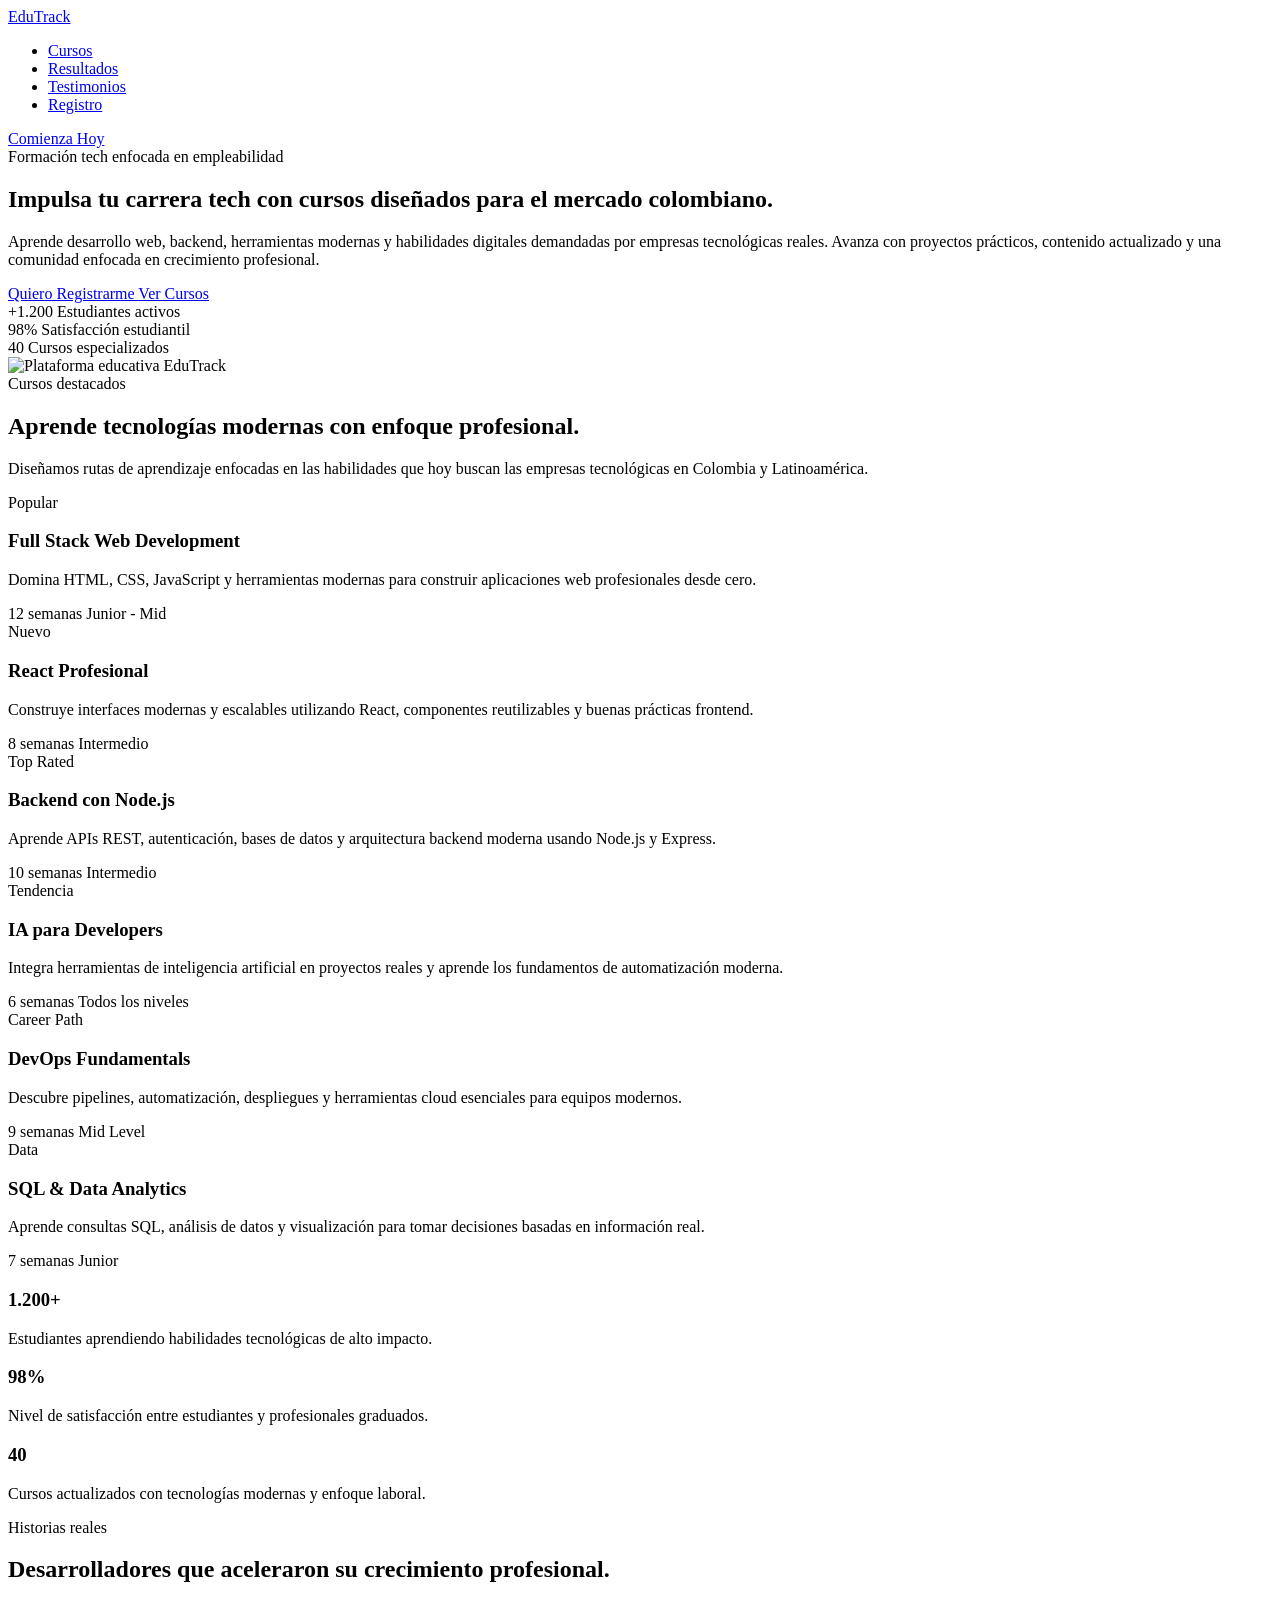
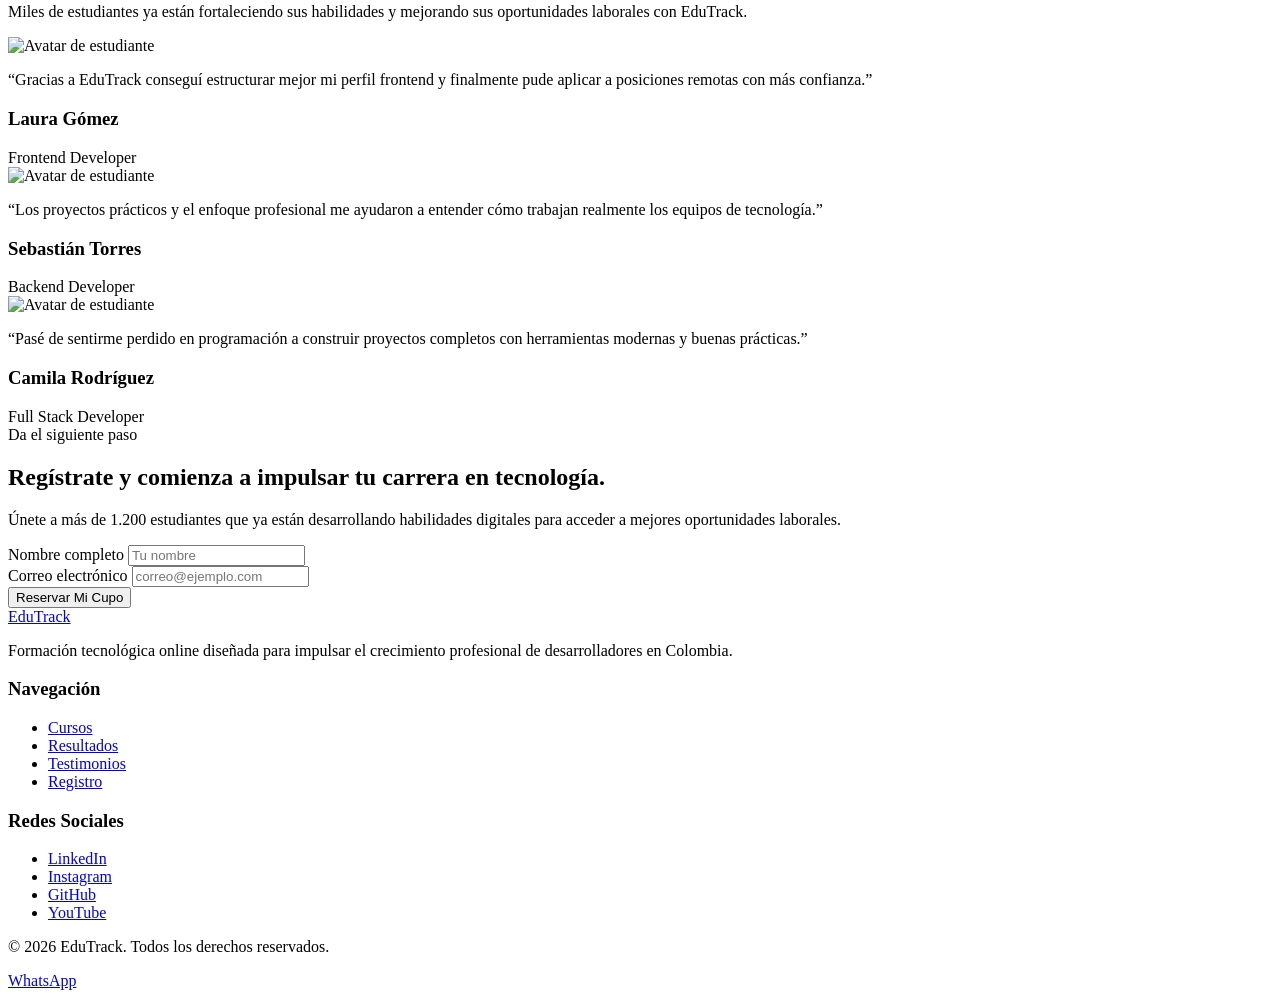
==== index.html @ 49020257 "feat: :art: Se agrega código al index.html Se agrega el código al index.html" ====
<!DOCTYPE html>
<html lang="es">
<head>
    <meta charset="UTF-8">
    <meta name="viewport" content="width=device-width, initial-scale=1.0">
    <title>EduTrack | Cursos de Tecnología Online para Impulsar tu Carrera</title>

    <meta
        name="description"
        content="Impulsa tu carrera tech con cursos online diseñados para el mercado profesional colombiano. Aprende desarrollo web, backend, IA y más con EduTrack."
    >

    <link rel="preconnect" href="https://fonts.googleapis.com">
    <link rel="preconnect" href="https://fonts.gstatic.com" crossorigin>

    <link
        href="https://fonts.googleapis.com/css2?family=Inter:wght@400;500;600;700&family=Space+Grotesk:wght@500;600;700&display=swap"
        rel="stylesheet"
    >

    <link rel="stylesheet" href="styles.css">
</head>

<body>

    <header class="site-header">
        <nav class="navbar">
            <div class="container navbar-container">

                <a href="#hero" class="logo">
                    EduTrack
                </a>

                <ul class="nav-menu">
                    <li class="nav-item">
                        <a href="#courses" class="nav-link">Cursos</a>
                    </li>

                    <li class="nav-item">
                        <a href="#stats" class="nav-link">Resultados</a>
                    </li>

                    <li class="nav-item">
                        <a href="#testimonials" class="nav-link">Testimonios</a>
                    </li>

                    <li class="nav-item">
                        <a href="#register" class="nav-link">Registro</a>
                    </li>
                </ul>

                <a href="#register" class="btn-primary nav-cta">
                    Comienza Hoy
                </a>

            </div>
        </nav>
    </header>

    <main>

        <!-- HERO SECTION -->
        <section id="hero" class="hero-section">
            <div class="container hero-container">

                <div class="hero-content">

                    <span class="hero-badge">
                        Formación tech enfocada en empleabilidad
                    </span>

                    <h1 class="hero-title">
                        Impulsa tu carrera tech con cursos diseñados para el mercado colombiano.
                    </h1>

                    <p class="hero-description">
                        Aprende desarrollo web, backend, herramientas modernas y habilidades digitales
                        demandadas por empresas tecnológicas reales. Avanza con proyectos prácticos,
                        contenido actualizado y una comunidad enfocada en crecimiento profesional.
                    </p>

                    <div class="hero-actions">
                        <a href="#register" class="btn-primary">
                            Quiero Registrarme
                        </a>

                        <a href="#courses" class="btn-secondary">
                            Ver Cursos
                        </a>
                    </div>

                    <div class="hero-features">

                        <div class="hero-feature-item">
                            <span class="feature-highlight">+1.200</span>
                            <span class="feature-text">Estudiantes activos</span>
                        </div>

                        <div class="hero-feature-item">
                            <span class="feature-highlight">98%</span>
                            <span class="feature-text">Satisfacción estudiantil</span>
                        </div>

                        <div class="hero-feature-item">
                            <span class="feature-highlight">40</span>
                            <span class="feature-text">Cursos especializados</span>
                        </div>

                    </div>

                </div>

                <div class="hero-visual">

                    <img
                        src="https://placehold.co/600x500"
                        alt="Plataforma educativa EduTrack"
                        class="hero-image"
                    >

                </div>

            </div>
        </section>

        <!-- COURSES SECTION -->
        <section id="courses" class="courses-section">
            <div class="container">

                <div class="section-header">

                    <span class="section-label">
                        Cursos destacados
                    </span>

                    <h2 class="section-title">
                        Aprende tecnologías modernas con enfoque profesional.
                    </h2>

                    <p class="section-description">
                        Diseñamos rutas de aprendizaje enfocadas en las habilidades
                        que hoy buscan las empresas tecnológicas en Colombia y Latinoamérica.
                    </p>

                </div>

                <div class="courses-grid">

                    <article class="course-card">

                        <span class="course-badge">
                            Popular
                        </span>

                        <h3 class="course-title">
                            Full Stack Web Development
                        </h3>

                        <p class="course-description">
                            Domina HTML, CSS, JavaScript y herramientas modernas para construir
                            aplicaciones web profesionales desde cero.
                        </p>

                        <div class="course-meta">
                            <span class="course-duration">
                                12 semanas
                            </span>

                            <span class="course-level">
                                Junior - Mid
                            </span>
                        </div>

                    </article>

                    <article class="course-card">

                        <span class="course-badge">
                            Nuevo
                        </span>

                        <h3 class="course-title">
                            React Profesional
                        </h3>

                        <p class="course-description">
                            Construye interfaces modernas y escalables utilizando React,
                            componentes reutilizables y buenas prácticas frontend.
                        </p>

                        <div class="course-meta">
                            <span class="course-duration">
                                8 semanas
                            </span>

                            <span class="course-level">
                                Intermedio
                            </span>
                        </div>

                    </article>

                    <article class="course-card">

                        <span class="course-badge">
                            Top Rated
                        </span>

                        <h3 class="course-title">
                            Backend con Node.js
                        </h3>

                        <p class="course-description">
                            Aprende APIs REST, autenticación, bases de datos y arquitectura backend
                            moderna usando Node.js y Express.
                        </p>

                        <div class="course-meta">
                            <span class="course-duration">
                                10 semanas
                            </span>

                            <span class="course-level">
                                Intermedio
                            </span>
                        </div>

                    </article>

                    <article class="course-card">

                        <span class="course-badge">
                            Tendencia
                        </span>

                        <h3 class="course-title">
                            IA para Developers
                        </h3>

                        <p class="course-description">
                            Integra herramientas de inteligencia artificial en proyectos reales y
                            aprende los fundamentos de automatización moderna.
                        </p>

                        <div class="course-meta">
                            <span class="course-duration">
                                6 semanas
                            </span>

                            <span class="course-level">
                                Todos los niveles
                            </span>
                        </div>

                    </article>

                    <article class="course-card">

                        <span class="course-badge">
                            Career Path
                        </span>

                        <h3 class="course-title">
                            DevOps Fundamentals
                        </h3>

                        <p class="course-description">
                            Descubre pipelines, automatización, despliegues y herramientas cloud
                            esenciales para equipos modernos.
                        </p>

                        <div class="course-meta">
                            <span class="course-duration">
                                9 semanas
                            </span>

                            <span class="course-level">
                                Mid Level
                            </span>
                        </div>

                    </article>

                    <article class="course-card">

                        <span class="course-badge">
                            Data
                        </span>

                        <h3 class="course-title">
                            SQL & Data Analytics
                        </h3>

                        <p class="course-description">
                            Aprende consultas SQL, análisis de datos y visualización para tomar
                            decisiones basadas en información real.
                        </p>

                        <div class="course-meta">
                            <span class="course-duration">
                                7 semanas
                            </span>

                            <span class="course-level">
                                Junior
                            </span>
                        </div>

                    </article>

                </div>

            </div>
        </section>

        <!-- STATS SECTION -->
        <section id="stats" class="stats-section">
            <div class="container">

                <div class="stats-grid">

                    <article class="stat-card">
                        <h3 class="stat-number">
                            1.200+
                        </h3>

                        <p class="stat-text">
                            Estudiantes aprendiendo habilidades tecnológicas de alto impacto.
                        </p>
                    </article>

                    <article class="stat-card">
                        <h3 class="stat-number">
                            98%
                        </h3>

                        <p class="stat-text">
                            Nivel de satisfacción entre estudiantes y profesionales graduados.
                        </p>
                    </article>

                    <article class="stat-card">
                        <h3 class="stat-number">
                            40
                        </h3>

                        <p class="stat-text">
                            Cursos actualizados con tecnologías modernas y enfoque laboral.
                        </p>
                    </article>

                </div>

            </div>
        </section>

        <!-- TESTIMONIALS SECTION -->
        <section id="testimonials" class="testimonials-section">
            <div class="container">

                <div class="section-header">

                    <span class="section-label">
                        Historias reales
                    </span>

                    <h2 class="section-title">
                        Desarrolladores que aceleraron su crecimiento profesional.
                    </h2>

                    <p class="section-description">
                        Miles de estudiantes ya están fortaleciendo sus habilidades y
                        mejorando sus oportunidades laborales con EduTrack.
                    </p>

                </div>

                <div class="testimonials-grid">

                    <article class="testimonial-card">

                        <img
                            src="https://placehold.co/100x100"
                            alt="Avatar de estudiante"
                            class="testimonial-avatar"
                        >

                        <p class="testimonial-text">
                            “Gracias a EduTrack conseguí estructurar mejor mi perfil frontend
                            y finalmente pude aplicar a posiciones remotas con más confianza.”
                        </p>

                        <div class="testimonial-author">
                            <h3 class="author-name">
                                Laura Gómez
                            </h3>

                            <span class="author-role">
                                Frontend Developer
                            </span>
                        </div>

                    </article>

                    <article class="testimonial-card">

                        <img
                            src="https://placehold.co/100x100"
                            alt="Avatar de estudiante"
                            class="testimonial-avatar"
                        >

                        <p class="testimonial-text">
                            “Los proyectos prácticos y el enfoque profesional me ayudaron a
                            entender cómo trabajan realmente los equipos de tecnología.”
                        </p>

                        <div class="testimonial-author">
                            <h3 class="author-name">
                                Sebastián Torres
                            </h3>

                            <span class="author-role">
                                Backend Developer
                            </span>
                        </div>

                    </article>

                    <article class="testimonial-card">

                        <img
                            src="https://placehold.co/100x100"
                            alt="Avatar de estudiante"
                            class="testimonial-avatar"
                        >

                        <p class="testimonial-text">
                            “Pasé de sentirme perdido en programación a construir proyectos
                            completos con herramientas modernas y buenas prácticas.”
                        </p>

                        <div class="testimonial-author">
                            <h3 class="author-name">
                                Camila Rodríguez
                            </h3>

                            <span class="author-role">
                                Full Stack Developer
                            </span>
                        </div>

                    </article>

                </div>

            </div>
        </section>

        <!-- REGISTER SECTION -->
        <section id="register" class="register-section">
            <div class="container register-container">

                <div class="register-content">

                    <span class="section-label">
                        Da el siguiente paso
                    </span>

                    <h2 class="section-title">
                        Regístrate y comienza a impulsar tu carrera en tecnología.
                    </h2>

                    <p class="register-description">
                        Únete a más de 1.200 estudiantes que ya están desarrollando
                        habilidades digitales para acceder a mejores oportunidades laborales.
                    </p>

                </div>

                <form class="register-form">

                    <div class="form-group">
                        <label for="name" class="form-label">
                            Nombre completo
                        </label>

                        <input
                            type="text"
                            id="name"
                            name="name"
                            class="form-input"
                            placeholder="Tu nombre"
                            required
                        >
                    </div>

                    <div class="form-group">
                        <label for="email" class="form-label">
                            Correo electrónico
                        </label>

                        <input
                            type="email"
                            id="email"
                            name="email"
                            class="form-input"
                            placeholder="correo@ejemplo.com"
                            required
                        >
                    </div>

                    <button type="submit" class="btn-primary form-button">
                        Reservar Mi Cupo
                    </button>

                </form>

            </div>
        </section>

    </main>

    <!-- FOOTER -->
    <footer class="site-footer">
        <div class="container footer-container">

            <div class="footer-brand">

                <a href="#hero" class="footer-logo">
                    EduTrack
                </a>

                <p class="footer-description">
                    Formación tecnológica online diseñada para impulsar el crecimiento
                    profesional de desarrolladores en Colombia.
                </p>

            </div>

            <div class="footer-links">

                <h3 class="footer-title">
                    Navegación
                </h3>

                <ul class="footer-menu">

                    <li>
                        <a href="#courses" class="footer-link">
                            Cursos
                        </a>
                    </li>

                    <li>
                        <a href="#stats" class="footer-link">
                            Resultados
                        </a>
                    </li>

                    <li>
                        <a href="#testimonials" class="footer-link">
                            Testimonios
                        </a>
                    </li>

                    <li>
                        <a href="#register" class="footer-link">
                            Registro
                        </a>
                    </li>

                </ul>

            </div>

            <div class="footer-social">

                <h3 class="footer-title">
                    Redes Sociales
                </h3>

                <ul class="social-links">

                    <li>
                        <a href="#" class="social-link">
                            LinkedIn
                        </a>
                    </li>

                    <li>
                        <a href="#" class="social-link">
                            Instagram
                        </a>
                    </li>

                    <li>
                        <a href="#" class="social-link">
                            GitHub
                        </a>
                    </li>

                    <li>
                        <a href="#" class="social-link">
                            YouTube
                        </a>
                    </li>

                </ul>

            </div>

        </div>

        <div class="footer-bottom">
            <p class="footer-copy">
                © 2026 EduTrack. Todos los derechos reservados.
            </p>
        </div>
    </footer>

    <!-- WHATSAPP FLOAT BUTTON -->
    <a
        href="https://wa.me/573001234567"
        class="whatsapp-float"
        target="_blank"
        rel="noopener noreferrer"
        aria-label="Contactar por WhatsApp"
    >
        WhatsApp
    </a>

</body>
</html>
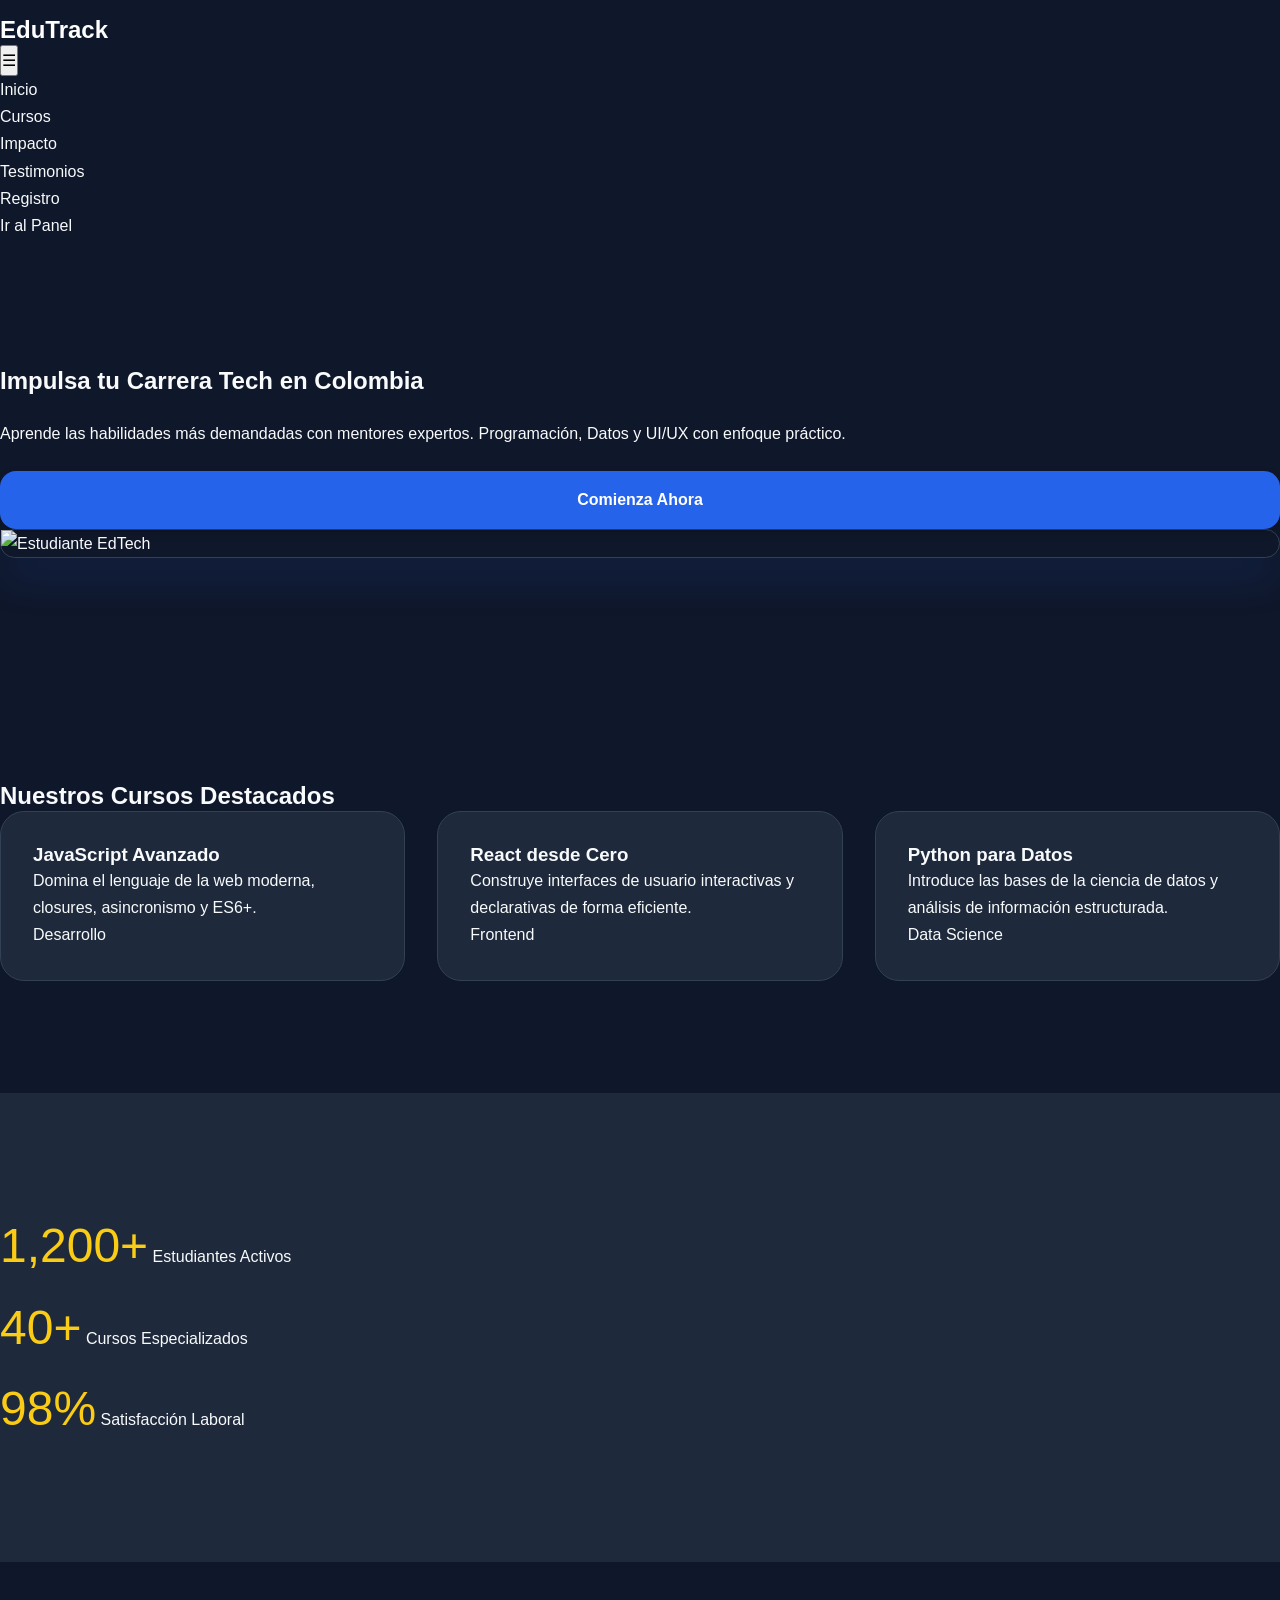
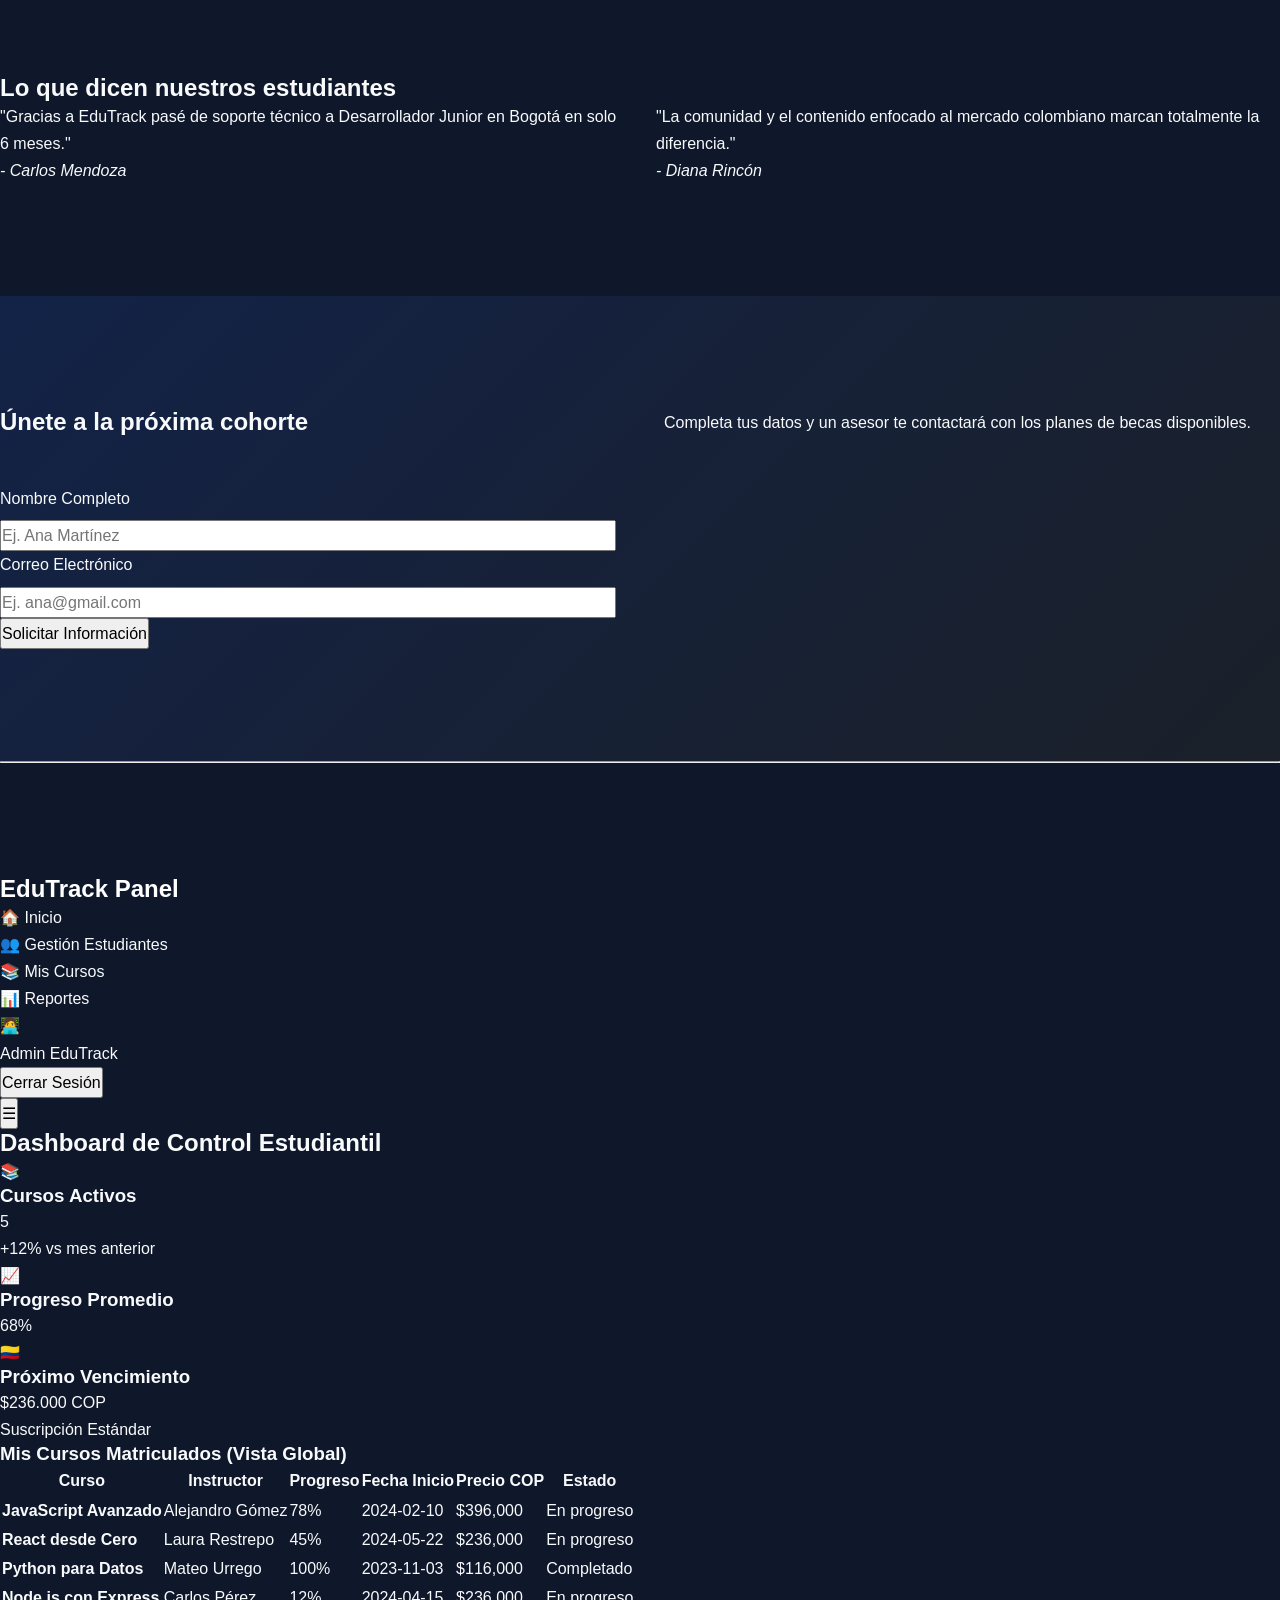
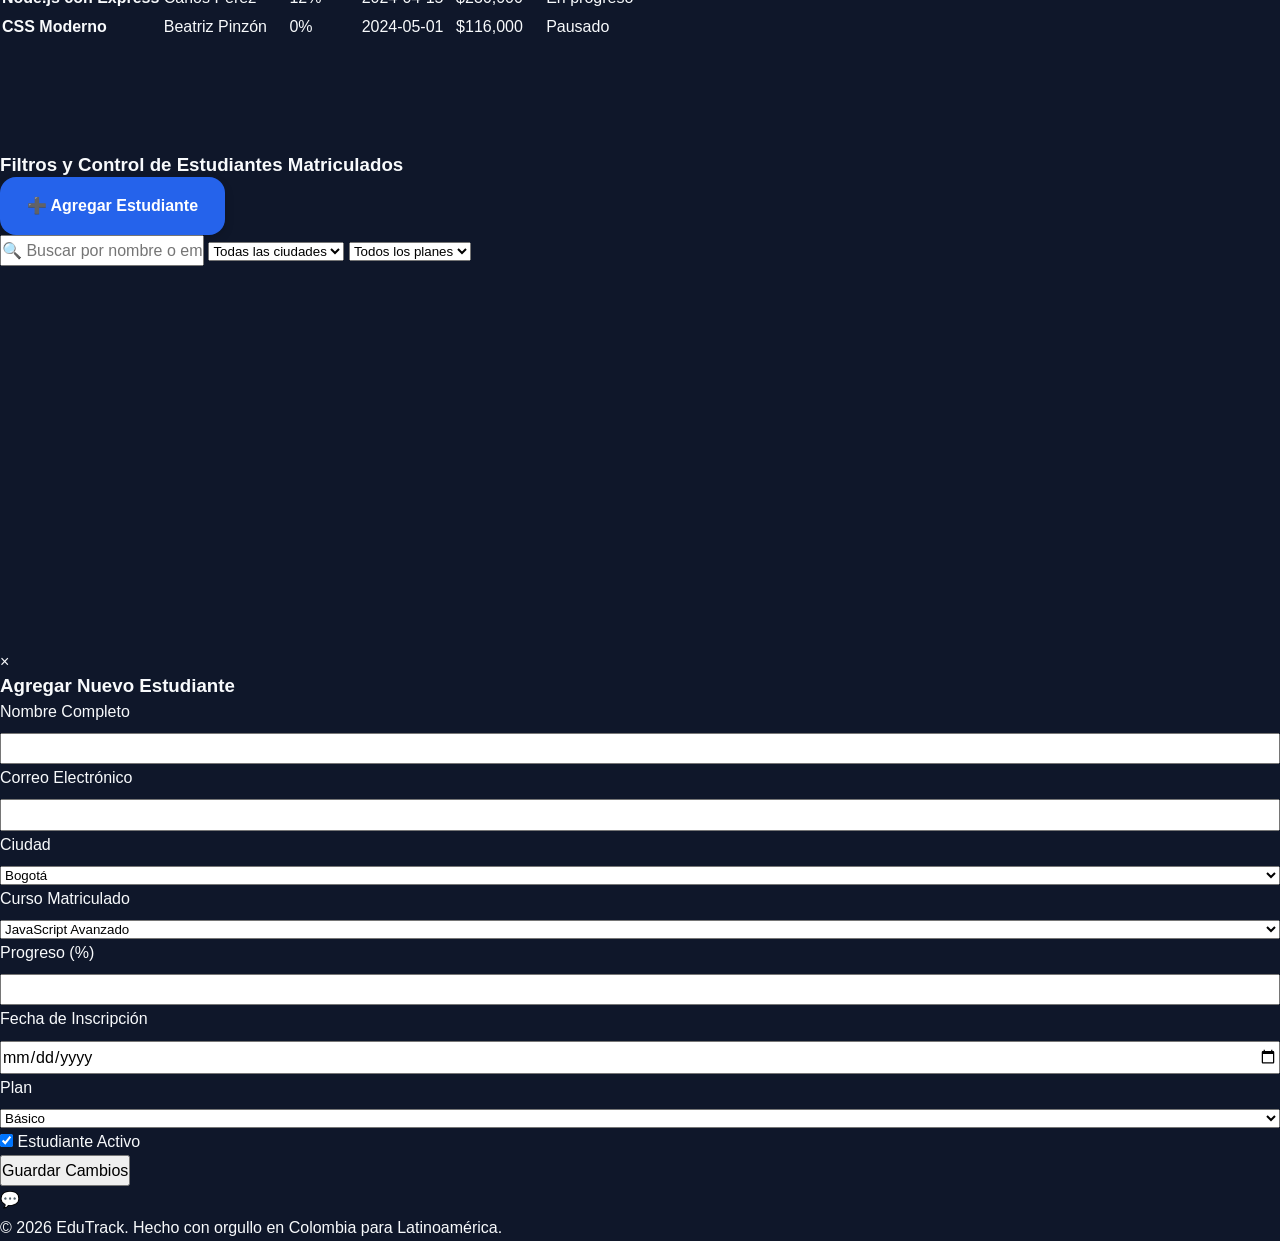
==== commit e5c95478: "perf: :art: Se modifica el contenido del index.html Se modifica el contenido del index.html" ====
--- a/index.html
+++ b/index.html
@@ -3,632 +3,343 @@
 <head>
     <meta charset="UTF-8">
     <meta name="viewport" content="width=device-width, initial-scale=1.0">
-    <title>EduTrack | Cursos de Tecnología Online para Impulsar tu Carrera</title>
-
-    <meta
-        name="description"
-        content="Impulsa tu carrera tech con cursos online diseñados para el mercado profesional colombiano. Aprende desarrollo web, backend, IA y más con EduTrack."
-    >
-
+    <title>EduTrack - Cursos de Tecnología en Colombia</title>
     <link rel="preconnect" href="https://fonts.googleapis.com">
     <link rel="preconnect" href="https://fonts.gstatic.com" crossorigin>
-
-    <link
-        href="https://fonts.googleapis.com/css2?family=Inter:wght@400;500;600;700&family=Space+Grotesk:wght@500;600;700&display=swap"
-        rel="stylesheet"
-    >
-
+    <link href="https://fonts.googleapis.com/css2?family=Montserrat:wght@400;600;700&family=Open+Sans:wght@400;600&display=swap" rel="stylesheet">
+    <script src="https://cdn.jsdelivr.net/npm/chart.js"></script>
     <link rel="stylesheet" href="styles.css">
 </head>
-
 <body>
 
-    <header class="site-header">
+    <header class="main-header">
         <nav class="navbar">
-            <div class="container navbar-container">
-
-                <a href="#hero" class="logo">
-                    EduTrack
-                </a>
-
-                <ul class="nav-menu">
-                    <li class="nav-item">
-                        <a href="#courses" class="nav-link">Cursos</a>
-                    </li>
-
-                    <li class="nav-item">
-                        <a href="#stats" class="nav-link">Resultados</a>
-                    </li>
-
-                    <li class="nav-item">
-                        <a href="#testimonials" class="nav-link">Testimonios</a>
-                    </li>
-
-                    <li class="nav-item">
-                        <a href="#register" class="nav-link">Registro</a>
-                    </li>
-                </ul>
-
-                <a href="#register" class="btn-primary nav-cta">
-                    Comienza Hoy
-                </a>
-
-            </div>
+            <div class="logo">Edu<span>Track</span></div>
+            <button class="menu-toggle" id="mobile-menu-btn" aria-label="Abrir menú">☰</button>
+            <ul class="nav-links" id="nav-links">
+                <li><a href="#hero">Inicio</a></li>
+                <li><a href="#courses">Cursos</a></li>
+                <li><a href="#stats">Impacto</a></li>
+                <li><a href="#testimonials">Testimonios</a></li>
+                <li><a href="#register">Registro</a></li>
+                <li><a href="#dashboard-section" class="btn-nav">Ir al Panel</a></li>
+            </ul>
         </nav>
     </header>
 
     <main>
-
-        <!-- HERO SECTION -->
         <section id="hero" class="hero-section">
-            <div class="container hero-container">
-
-                <div class="hero-content">
-
-                    <span class="hero-badge">
-                        Formación tech enfocada en empleabilidad
-                    </span>
-
-                    <h1 class="hero-title">
-                        Impulsa tu carrera tech con cursos diseñados para el mercado colombiano.
-                    </h1>
-
-                    <p class="hero-description">
-                        Aprende desarrollo web, backend, herramientas modernas y habilidades digitales
-                        demandadas por empresas tecnológicas reales. Avanza con proyectos prácticos,
-                        contenido actualizado y una comunidad enfocada en crecimiento profesional.
-                    </p>
-
-                    <div class="hero-actions">
-                        <a href="#register" class="btn-primary">
-                            Quiero Registrarme
-                        </a>
-
-                        <a href="#courses" class="btn-secondary">
-                            Ver Cursos
-                        </a>
-                    </div>
-
-                    <div class="hero-features">
-
-                        <div class="hero-feature-item">
-                            <span class="feature-highlight">+1.200</span>
-                            <span class="feature-text">Estudiantes activos</span>
+            <div class="hero-content">
+                <h1>Impulsa tu Carrera Tech en Colombia</h1>
+                <p>Aprende las habilidades más demandadas con mentores expertos. Programación, Datos y UI/UX con enfoque práctico.</p>
+                <a href="#register" class="btn-primary">Comienza Ahora</a>
+            </div>
+            <div class="hero-image">
+                <img src="https://images.unsplash.com/photo-1516321318423-f06f85e504b3?q=80&w=600" alt="Estudiante EdTech">
+            </div>
+        </section>
+
+        <section id="courses" class="courses-section">
+            <h2>Nuestros Cursos Destacados</h2>
+            <div class="courses-grid">
+                <div class="course-card">
+                    <h3>JavaScript Avanzado</h3>
+                    <p>Domina el lenguaje de la web moderna, closures, asincronismo y ES6+.</p>
+                    <span class="badge badge-tech">Desarrollo</span>
+                </div>
+                <div class="course-card">
+                    <h3>React desde Cero</h3>
+                    <p>Construye interfaces de usuario interactivas y declarativas de forma eficiente.</p>
+                    <span class="badge badge-tech">Frontend</span>
+                </div>
+                <div class="course-card">
+                    <h3>Python para Datos</h3>
+                    <p>Introduce las bases de la ciencia de datos y análisis de información estructurada.</p>
+                    <span class="badge badge-tech">Data Science</span>
+                </div>
+            </div>
+        </section>
+
+        <section id="stats" class="stats-section">
+            <div class="stat-item">
+                <span class="stat-number">1,200+</span>
+                <span class="stat-label">Estudiantes Activos</span>
+            </div>
+            <div class="stat-item">
+                <span class="stat-number">40+</span>
+                <span class="stat-label">Cursos Especializados</span>
+            </div>
+            <div class="stat-item">
+                <span class="stat-number">98%</span>
+                <span class="stat-label">Satisfacción Laboral</span>
+            </div>
+        </section>
+
+        <section id="testimonials" class="testimonials-section">
+            <h2>Lo que dicen nuestros estudiantes</h2>
+            <div class="testimonials-grid">
+                <blockquote>
+                    <p>"Gracias a EduTrack pasé de soporte técnico a Desarrollador Junior en Bogotá en solo 6 meses."</p>
+                    <cite>- Carlos Mendoza</cite>
+                </blockquote>
+                <blockquote>
+                    <p>"La comunidad y el contenido enfocado al mercado colombiano marcan totalmente la diferencia."</p>
+                    <cite>- Diana Rincón</cite>
+                </blockquote>
+            </div>
+        </section>
+
+        <section id="register" class="register-section">
+            <div class="register-container">
+                <h2>Únete a la próxima cohorte</h2>
+                <p>Completa tus datos y un asesor te contactará con los planes de becas disponibles.</p>
+                <form id="landing-form" onsubmit="event.preventDefault(); alert('¡Pre-registro exitoso!');">
+                    <div class="form-group">
+                        <label for="land-name">Nombre Completo</label>
+                        <input type="text" id="land-name" required placeholder="Ej. Ana Martínez">
+                    </div>
+                    <div class="form-group">
+                        <label for="land-email">Correo Electrónico</label>
+                        <input type="email" id="land-email" required placeholder="Ej. ana@gmail.com">
+                    </div>
+                    <button type="submit" class="btn-submit">Solicitar Información</button>
+                </form>
+            </div>
+        </section>
+
+        <hr class="section-divider">
+
+        <section id="dashboard-section" class="dashboard-wrapper">
+            <aside class="sidebar" id="sidebar">
+                <div class="sidebar-header">
+                    <div class="logo">Edu<span>Track</span> Panel</div>
+                </div>
+                <nav class="sidebar-nav">
+                    <ul>
+                        <li><a href="#dashboard-section" class="active">🏠 Inicio</a></li>
+                        <li><a href="#crud-section">👥 Gestión Estudiantes</a></li>
+                        <li><a href="#courses">📚 Mis Cursos</a></li>
+                        <li><a href="#stats">📊 Reportes</a></li>
+                    </ul>
+                </nav>
+                <div class="sidebar-footer">
+                    <div class="user-avatar">🧑‍💻</div>
+                    <div class="user-info">
+                        <p class="user-name">Admin EduTrack</p>
+                        <button class="btn-logout" onclick="alert('Sesión cerrada simbólicamente')">Cerrar Sesión</button>
+                    </div>
+                </div>
+            </aside>
+
+            <div class="dashboard-content">
+                <header class="dashboard-topbar">
+                    <button class="hamburger-btn" id="sidebar-toggle">☰</button>
+                    <h2>Dashboard de Control Estudiantil</h2>
+                </header>
+
+                <div class="kpi-grid">
+                    <div class="kpi-card">
+                        <div class="kpi-icon">📚</div>
+                        <div class="kpi-data">
+                            <h3>Cursos Activos</h3>
+                            <p class="kpi-value" id="kpi-cursos-activos">5</p>
+                            <span class="kpi-trend positive">+12% vs mes anterior</span>
                         </div>
-
-                        <div class="hero-feature-item">
-                            <span class="feature-highlight">98%</span>
-                            <span class="feature-text">Satisfacción estudiantil</span>
+                    </div>
+                    <div class="kpi-card">
+                        <div class="kpi-icon">📈</div>
+                        <div class="kpi-data">
+                            <h3>Progreso Promedio</h3>
+                            <p class="kpi-value" id="kpi-progreso-promedio">68%</p>
+                            <div class="progress-bar-container">
+                                <div class="progress-bar-fill" id="kpi-progress-bar" style="width: 68%;"></div>
+                            </div>
                         </div>
-
-                        <div class="hero-feature-item">
-                            <span class="feature-highlight">40</span>
-                            <span class="feature-text">Cursos especializados</span>
+                    </div>
+                    <div class="kpi-card">
+                        <div class="kpi-icon">🇨🇴</div>
+                        <div class="kpi-data">
+                            <h3>Próximo Vencimiento</h3>
+                            <p class="kpi-value" id="kpi-vencimiento">$236.000 COP</p>
+                            <span class="kpi-trend">Suscripción Estándar</span>
                         </div>
-
-                    </div>
-
-                </div>
-
-                <div class="hero-visual">
-
-                    <img
-                        src="https://placehold.co/600x500"
-                        alt="Plataforma educativa EduTrack"
-                        class="hero-image"
-                    >
-
-                </div>
-
-            </div>
-        </section>
-
-        <!-- COURSES SECTION -->
-        <section id="courses" class="courses-section">
-            <div class="container">
-
-                <div class="section-header">
-
-                    <span class="section-label">
-                        Cursos destacados
-                    </span>
-
-                    <h2 class="section-title">
-                        Aprende tecnologías modernas con enfoque profesional.
-                    </h2>
-
-                    <p class="section-description">
-                        Diseñamos rutas de aprendizaje enfocadas en las habilidades
-                        que hoy buscan las empresas tecnológicas en Colombia y Latinoamérica.
-                    </p>
-
-                </div>
-
-                <div class="courses-grid">
-
-                    <article class="course-card">
-
-                        <span class="course-badge">
-                            Popular
-                        </span>
-
-                        <h3 class="course-title">
-                            Full Stack Web Development
-                        </h3>
-
-                        <p class="course-description">
-                            Domina HTML, CSS, JavaScript y herramientas modernas para construir
-                            aplicaciones web profesionales desde cero.
-                        </p>
-
-                        <div class="course-meta">
-                            <span class="course-duration">
-                                12 semanas
-                            </span>
-
-                            <span class="course-level">
-                                Junior - Mid
-                            </span>
+                    </div>
+                </div>
+
+                <div class="table-container">
+                    <h3>Mis Cursos Matriculados (Vista Global)</h3>
+                    <table class="responsive-table">
+                        <thead>
+                            <tr>
+                                <th>Curso</th>
+                                <th class="hide-mobile">Instructor</th>
+                                <th>Progreso</th>
+                                <th class="hide-mobile">Fecha Inicio</th>
+                                <th>Precio COP</th>
+                                <th>Estado</th>
+                            </tr>
+                        </thead>
+                        <tbody>
+                            <tr>
+                                <td><strong>JavaScript Avanzado</strong></td>
+                                <td class="hide-mobile">Alejandro Gómez</td>
+                                <td>78%</td>
+                                <td class="hide-mobile">2024-02-10</td>
+                                <td>$396,000</td>
+                                <td><span class="status-badge azul">En progreso</span></td>
+                            </tr>
+                            <tr>
+                                <td><strong>React desde Cero</strong></td>
+                                <td class="hide-mobile">Laura Restrepo</td>
+                                <td>45%</td>
+                                <td class="hide-mobile">2024-05-22</td>
+                                <td>$236,000</td>
+                                <td><span class="status-badge azul">En progreso</span></td>
+                            </tr>
+                            <tr>
+                                <td><strong>Python para Datos</strong></td>
+                                <td class="hide-mobile">Mateo Urrego</td>
+                                <td>100%</td>
+                                <td class="hide-mobile">2023-11-03</td>
+                                <td>$116,000</td>
+                                <td><span class="status-badge verde">Completado</span></td>
+                            </tr>
+                            <tr>
+                                <td><strong>Node.js con Express</strong></td>
+                                <td class="hide-mobile">Carlos Pérez</td>
+                                <td>12%</td>
+                                <td class="hide-mobile">2024-04-15</td>
+                                <td>$236,000</td>
+                                <td><span class="status-badge azul">En progreso</span></td>
+                            </tr>
+                            <tr>
+                                <td><strong>CSS Moderno</strong></td>
+                                <td class="hide-mobile">Beatriz Pinzón</td>
+                                <td>0%</td>
+                                <td class="hide-mobile">2024-05-01</td>
+                                <td>$116,000</td>
+                                <td><span class="status-badge amarillo">Pausado</span></td>
+                            </tr>
+                        </tbody>
+                    </table>
+                </div>
+
+                <section id="crud-section" class="crud-management">
+                    <div class="crud-header">
+                        <h3>Filtros y Control de Estudiantes Matriculados</h3>
+                        <button class="btn-primary" id="btn-add-student">➕ Agregar Estudiante</button>
+                    </div>
+
+                    <div class="filter-bar">
+                        <input type="text" id="search-input" placeholder="🔍 Buscar por nombre o email...">
+                        
+                        <select id="filter-city">
+                            <option value="">Todas las ciudades</option>
+                            <option value="Bogotá">Bogotá</option>
+                            <option value="Medellín">Medellín</option>
+                            <option value="Cali">Cali</option>
+                            <option value="Barranquilla">Barranquilla</option>
+                            <option value="Cartagena">Cartagena</option>
+                        </select>
+
+                        <select id="filter-plan">
+                            <option value="">Todos los planes</option>
+                            <option value="básico">Básico ($29)</option>
+                            <option value="estándar">Estándar ($59)</option>
+                            <option value="premium">Premium ($99)</option>
+                        </select>
+                    </div>
+
+                    <div class="chart-container">
+                        <canvas id="cityChart"></canvas>
+                    </div>
+
+                    <div class="student-grid" id="student-cards-container">
                         </div>
-
-                    </article>
-
-                    <article class="course-card">
-
-                        <span class="course-badge">
-                            Nuevo
-                        </span>
-
-                        <h3 class="course-title">
-                            React Profesional
-                        </h3>
-
-                        <p class="course-description">
-                            Construye interfaces modernas y escalables utilizando React,
-                            componentes reutilizables y buenas prácticas frontend.
-                        </p>
-
-                        <div class="course-meta">
-                            <span class="course-duration">
-                                8 semanas
-                            </span>
-
-                            <span class="course-level">
-                                Intermedio
-                            </span>
-                        </div>
-
-                    </article>
-
-                    <article class="course-card">
-
-                        <span class="course-badge">
-                            Top Rated
-                        </span>
-
-                        <h3 class="course-title">
-                            Backend con Node.js
-                        </h3>
-
-                        <p class="course-description">
-                            Aprende APIs REST, autenticación, bases de datos y arquitectura backend
-                            moderna usando Node.js y Express.
-                        </p>
-
-                        <div class="course-meta">
-                            <span class="course-duration">
-                                10 semanas
-                            </span>
-
-                            <span class="course-level">
-                                Intermedio
-                            </span>
-                        </div>
-
-                    </article>
-
-                    <article class="course-card">
-
-                        <span class="course-badge">
-                            Tendencia
-                        </span>
-
-                        <h3 class="course-title">
-                            IA para Developers
-                        </h3>
-
-                        <p class="course-description">
-                            Integra herramientas de inteligencia artificial en proyectos reales y
-                            aprende los fundamentos de automatización moderna.
-                        </p>
-
-                        <div class="course-meta">
-                            <span class="course-duration">
-                                6 semanas
-                            </span>
-
-                            <span class="course-level">
-                                Todos los niveles
-                            </span>
-                        </div>
-
-                    </article>
-
-                    <article class="course-card">
-
-                        <span class="course-badge">
-                            Career Path
-                        </span>
-
-                        <h3 class="course-title">
-                            DevOps Fundamentals
-                        </h3>
-
-                        <p class="course-description">
-                            Descubre pipelines, automatización, despliegues y herramientas cloud
-                            esenciales para equipos modernos.
-                        </p>
-
-                        <div class="course-meta">
-                            <span class="course-duration">
-                                9 semanas
-                            </span>
-
-                            <span class="course-level">
-                                Mid Level
-                            </span>
-                        </div>
-
-                    </article>
-
-                    <article class="course-card">
-
-                        <span class="course-badge">
-                            Data
-                        </span>
-
-                        <h3 class="course-title">
-                            SQL & Data Analytics
-                        </h3>
-
-                        <p class="course-description">
-                            Aprende consultas SQL, análisis de datos y visualización para tomar
-                            decisiones basadas en información real.
-                        </p>
-
-                        <div class="course-meta">
-                            <span class="course-duration">
-                                7 semanas
-                            </span>
-
-                            <span class="course-level">
-                                Junior
-                            </span>
-                        </div>
-
-                    </article>
-
-                </div>
-
-            </div>
-        </section>
-
-        <!-- STATS SECTION -->
-        <section id="stats" class="stats-section">
-            <div class="container">
-
-                <div class="stats-grid">
-
-                    <article class="stat-card">
-                        <h3 class="stat-number">
-                            1.200+
-                        </h3>
-
-                        <p class="stat-text">
-                            Estudiantes aprendiendo habilidades tecnológicas de alto impacto.
-                        </p>
-                    </article>
-
-                    <article class="stat-card">
-                        <h3 class="stat-number">
-                            98%
-                        </h3>
-
-                        <p class="stat-text">
-                            Nivel de satisfacción entre estudiantes y profesionales graduados.
-                        </p>
-                    </article>
-
-                    <article class="stat-card">
-                        <h3 class="stat-number">
-                            40
-                        </h3>
-
-                        <p class="stat-text">
-                            Cursos actualizados con tecnologías modernas y enfoque laboral.
-                        </p>
-                    </article>
-
-                </div>
-
-            </div>
-        </section>
-
-        <!-- TESTIMONIALS SECTION -->
-        <section id="testimonials" class="testimonials-section">
-            <div class="container">
-
-                <div class="section-header">
-
-                    <span class="section-label">
-                        Historias reales
-                    </span>
-
-                    <h2 class="section-title">
-                        Desarrolladores que aceleraron su crecimiento profesional.
-                    </h2>
-
-                    <p class="section-description">
-                        Miles de estudiantes ya están fortaleciendo sus habilidades y
-                        mejorando sus oportunidades laborales con EduTrack.
-                    </p>
-
-                </div>
-
-                <div class="testimonials-grid">
-
-                    <article class="testimonial-card">
-
-                        <img
-                            src="https://placehold.co/100x100"
-                            alt="Avatar de estudiante"
-                            class="testimonial-avatar"
-                        >
-
-                        <p class="testimonial-text">
-                            “Gracias a EduTrack conseguí estructurar mejor mi perfil frontend
-                            y finalmente pude aplicar a posiciones remotas con más confianza.”
-                        </p>
-
-                        <div class="testimonial-author">
-                            <h3 class="author-name">
-                                Laura Gómez
-                            </h3>
-
-                            <span class="author-role">
-                                Frontend Developer
-                            </span>
-                        </div>
-
-                    </article>
-
-                    <article class="testimonial-card">
-
-                        <img
-                            src="https://placehold.co/100x100"
-                            alt="Avatar de estudiante"
-                            class="testimonial-avatar"
-                        >
-
-                        <p class="testimonial-text">
-                            “Los proyectos prácticos y el enfoque profesional me ayudaron a
-                            entender cómo trabajan realmente los equipos de tecnología.”
-                        </p>
-
-                        <div class="testimonial-author">
-                            <h3 class="author-name">
-                                Sebastián Torres
-                            </h3>
-
-                            <span class="author-role">
-                                Backend Developer
-                            </span>
-                        </div>
-
-                    </article>
-
-                    <article class="testimonial-card">
-
-                        <img
-                            src="https://placehold.co/100x100"
-                            alt="Avatar de estudiante"
-                            class="testimonial-avatar"
-                        >
-
-                        <p class="testimonial-text">
-                            “Pasé de sentirme perdido en programación a construir proyectos
-                            completos con herramientas modernas y buenas prácticas.”
-                        </p>
-
-                        <div class="testimonial-author">
-                            <h3 class="author-name">
-                                Camila Rodríguez
-                            </h3>
-
-                            <span class="author-role">
-                                Full Stack Developer
-                            </span>
-                        </div>
-
-                    </article>
-
-                </div>
-
-            </div>
-        </section>
-
-        <!-- REGISTER SECTION -->
-        <section id="register" class="register-section">
-            <div class="container register-container">
-
-                <div class="register-content">
-
-                    <span class="section-label">
-                        Da el siguiente paso
-                    </span>
-
-                    <h2 class="section-title">
-                        Regístrate y comienza a impulsar tu carrera en tecnología.
-                    </h2>
-
-                    <p class="register-description">
-                        Únete a más de 1.200 estudiantes que ya están desarrollando
-                        habilidades digitales para acceder a mejores oportunidades laborales.
-                    </p>
-
-                </div>
-
-                <form class="register-form">
-
-                    <div class="form-group">
-                        <label for="name" class="form-label">
-                            Nombre completo
-                        </label>
-
-                        <input
-                            type="text"
-                            id="name"
-                            name="name"
-                            class="form-input"
-                            placeholder="Tu nombre"
-                            required
-                        >
-                    </div>
-
-                    <div class="form-group">
-                        <label for="email" class="form-label">
-                            Correo electrónico
-                        </label>
-
-                        <input
-                            type="email"
-                            id="email"
-                            name="email"
-                            class="form-input"
-                            placeholder="correo@ejemplo.com"
-                            required
-                        >
-                    </div>
-
-                    <button type="submit" class="btn-primary form-button">
-                        Reservar Mi Cupo
-                    </button>
-
-                </form>
-
-            </div>
-        </section>
-
+                </section>
+            </div>
+        </section>
     </main>
 
-    <!-- FOOTER -->
-    <footer class="site-footer">
-        <div class="container footer-container">
-
-            <div class="footer-brand">
-
-                <a href="#hero" class="footer-logo">
-                    EduTrack
-                </a>
-
-                <p class="footer-description">
-                    Formación tecnológica online diseñada para impulsar el crecimiento
-                    profesional de desarrolladores en Colombia.
-                </p>
-
-            </div>
-
-            <div class="footer-links">
-
-                <h3 class="footer-title">
-                    Navegación
-                </h3>
-
-                <ul class="footer-menu">
-
-                    <li>
-                        <a href="#courses" class="footer-link">
-                            Cursos
-                        </a>
-                    </li>
-
-                    <li>
-                        <a href="#stats" class="footer-link">
-                            Resultados
-                        </a>
-                    </li>
-
-                    <li>
-                        <a href="#testimonials" class="footer-link">
-                            Testimonios
-                        </a>
-                    </li>
-
-                    <li>
-                        <a href="#register" class="footer-link">
-                            Registro
-                        </a>
-                    </li>
-
-                </ul>
-
-            </div>
-
-            <div class="footer-social">
-
-                <h3 class="footer-title">
-                    Redes Sociales
-                </h3>
-
-                <ul class="social-links">
-
-                    <li>
-                        <a href="#" class="social-link">
-                            LinkedIn
-                        </a>
-                    </li>
-
-                    <li>
-                        <a href="#" class="social-link">
-                            Instagram
-                        </a>
-                    </li>
-
-                    <li>
-                        <a href="#" class="social-link">
-                            GitHub
-                        </a>
-                    </li>
-
-                    <li>
-                        <a href="#" class="social-link">
-                            YouTube
-                        </a>
-                    </li>
-
-                </ul>
-
-            </div>
-
+    <div class="modal" id="student-modal">
+        <div class="modal-content">
+            <span class="close-modal" id="close-modal-btn">&times;</span>
+            <h3 id="modal-title">Agregar Nuevo Estudiante</h3>
+            <form id="student-form">
+                <input type="hidden" id="student-id">
+                
+                <div class="form-group">
+                    <label for="form-name">Nombre Completo</label>
+                    <input type="text" id="form-name" required minlength="2" maxlength="60">
+                </div>
+
+                <div class="form-group">
+                    <label for="form-email">Correo Electrónico</label>
+                    <input type="email" id="form-email" required>
+                </div>
+
+                <div class="form-group">
+                    <label for="form-city">Ciudad</label>
+                    <select id="form-city" required>
+                        <option value="Bogotá">Bogotá</option>
+                        <option value="Medellín">Medellín</option>
+                        <option value="Cali">Cali</option>
+                        <option value="Barranquilla">Barranquilla</option>
+                        <option value="Cartagena">Cartagena</option>
+                    </select>
+                </div>
+
+                <div class="form-group">
+                    <label for="form-course">Curso Matriculado</label>
+                    <select id="form-course" required>
+                        <option value="JavaScript Avanzado">JavaScript Avanzado</option>
+                        <option value="React desde cero">React desde cero</option>
+                        <option value="Node.js con Express">Node.js con Express</option>
+                        <option value="Python para datos">Python para datos</option>
+                        <option value="CSS Moderno">CSS Moderno</option>
+                        <option value="SQL para devs">SQL para devs</option>
+                        <option value="Git & GitHub">Git & GitHub</option>
+                        <option value="TypeScript esencial">TypeScript esencial</option>
+                        <option value="Docker básico">Docker básico</option>
+                        <option value="Figma para devs">Figma para devs</option>
+                    </select>
+                </div>
+
+                <div class="form-group">
+                    <label for="form-progress">Progreso (%)</label>
+                    <input type="number" id="form-progress" min="0" max="100" required>
+                </div>
+
+                <div class="form-group">
+                    <label for="form-date">Fecha de Inscripción</label>
+                    <input type="date" id="form-date" min="2023-01-01" max="2025-12-31" required>
+                </div>
+
+                <div class="form-group">
+                    <label for="form-plan">Plan</label>
+                    <select id="form-plan" required>
+                        <option value="básico">Básico</option>
+                        <option value="estándar">Estándar</option>
+                        <option value="premium">Premium</option>
+                    </select>
+                </div>
+
+                <div class="form-group-checkbox">
+                    <input type="checkbox" id="form-active" checked>
+                    <label for="form-active">Estudiante Activo</label>
+                </div>
+
+                <button type="submit" class="btn-submit" id="btn-save-student">Guardar Cambios</button>
+            </form>
         </div>
-
-        <div class="footer-bottom">
-            <p class="footer-copy">
-                © 2026 EduTrack. Todos los derechos reservados.
-            </p>
-        </div>
+    </div>
+
+    <a href="https://wa.me/573000000000" class="whatsapp-btn" target="_blank" rel="noopener noreferrer" aria-label="Contacto WhatsApp">💬</a>
+
+    <footer class="main-footer">
+        <p>&copy; 2026 EduTrack. Hecho con orgullo en Colombia para Latinoamérica.</p>
     </footer>
 
-    <!-- WHATSAPP FLOAT BUTTON -->
-    <a
-        href="https://wa.me/573001234567"
-        class="whatsapp-float"
-        target="_blank"
-        rel="noopener noreferrer"
-        aria-label="Contactar por WhatsApp"
-    >
-        WhatsApp
-    </a>
-
+    <script src="app.js"></script>
 </body>
 </html>
--- a/styles.css
+++ b/styles.css
@@ -0,0 +1,629 @@
+/* =========================
+   CSS VARIABLES
+========================= */
+
+:root {
+    /* COLORS */
+    --color-bg-primary: #0F172A;
+    --color-bg-secondary: #1E293B;
+    --color-primary: #2563EB;
+    --color-primary-hover: #3B82F6;
+    --color-accent: #FACC15;
+    --color-text-primary: #F8FAFC;
+    --color-text-secondary: #CBD5E1;
+    --color-border: #334155;
+    --color-white: #FFFFFF;
+    --color-success: #25D366;
+
+    /* TYPOGRAPHY */
+    --font-heading: 'Space Grotesk', sans-serif;
+    --font-body: 'Inter', sans-serif;
+
+    /* SPACING */
+    --spacing-xs: 0.5rem;
+    --spacing-sm: 1rem;
+    --spacing-md: 1.5rem;
+    --spacing-lg: 2rem;
+    --spacing-xl: 3rem;
+    --spacing-2xl: 5rem;
+
+    /* RADIUS */
+    --radius-sm: 0.5rem;
+    --radius-md: 1rem;
+    --radius-lg: 1.5rem;
+
+    /* SHADOWS */
+    --shadow-sm: 0 4px 10px rgba(0, 0, 0, 0.15);
+    --shadow-md: 0 10px 30px rgba(0, 0, 0, 0.25);
+    --shadow-lg: 0 20px 40px rgba(37, 99, 235, 0.15);
+
+    /* CONTAINER */
+    --container-width: 1200px;
+
+    /* TRANSITION */
+    --transition: all 0.3s ease;
+}
+
+/* =========================
+   RESET & GLOBAL STYLES
+========================= */
+
+*,
+*::before,
+*::after {
+    box-sizing: border-box;
+    margin: 0;
+    padding: 0;
+}
+
+html {
+    scroll-behavior: smooth;
+}
+
+body {
+    background-color: var(--color-bg-primary);
+    color: var(--color-text-primary);
+    font-family: var(--font-body);
+    line-height: 1.7;
+}
+
+img {
+    max-width: 100%;
+    display: block;
+}
+
+a {
+    text-decoration: none;
+    color: inherit;
+}
+
+ul {
+    list-style: none;
+}
+
+button,
+input {
+    font: inherit;
+}
+
+section {
+    padding: var(--spacing-2xl) 0;
+}
+
+.container {
+    width: min(90%, var(--container-width));
+    margin-inline: auto;
+}
+
+/* =========================
+   TYPOGRAPHY
+========================= */
+
+h1,
+h2,
+h3,
+.logo,
+.footer-logo {
+    font-family: var(--font-heading);
+    line-height: 1.2;
+}
+
+.section-header {
+    text-align: center;
+    margin-bottom: var(--spacing-xl);
+}
+
+.section-label {
+    display: inline-block;
+    color: var(--color-accent);
+    font-weight: 600;
+    margin-bottom: var(--spacing-sm);
+    text-transform: uppercase;
+    letter-spacing: 0.05em;
+    font-size: 0.85rem;
+}
+
+.section-title {
+    font-size: 2rem;
+    margin-bottom: var(--spacing-sm);
+}
+
+.section-description {
+    color: var(--color-text-secondary);
+    max-width: 42rem;
+    margin-inline: auto;
+}
+
+/* =========================
+   BUTTONS
+========================= */
+
+.btn-primary,
+.btn-secondary {
+    display: inline-flex;
+    align-items: center;
+    justify-content: center;
+    padding: 0.9rem 1.6rem;
+    border-radius: var(--radius-md);
+    font-weight: 600;
+    transition: var(--transition);
+    border: 1px solid transparent;
+}
+
+.btn-primary {
+    background-color: var(--color-primary);
+    color: var(--color-white);
+    box-shadow: var(--shadow-sm);
+}
+
+.btn-primary:hover {
+    background-color: var(--color-primary-hover);
+    transform: translateY(-2px);
+}
+
+.btn-secondary {
+    border: 1px solid var(--color-border);
+    color: var(--color-text-primary);
+    background-color: transparent;
+}
+
+.btn-secondary:hover {
+    background-color: var(--color-bg-secondary);
+    transform: translateY(-2px);
+}
+
+/* =========================
+   HEADER & NAVBAR
+========================= */
+
+.site-header {
+    position: sticky;
+    top: 0;
+    z-index: 999;
+    backdrop-filter: blur(12px);
+    background-color: rgba(15, 23, 42, 0.9);
+    border-bottom: 1px solid rgba(51, 65, 85, 0.4);
+}
+
+.navbar {
+    padding: 1rem 0;
+}
+
+.navbar-container {
+    display: flex;
+    align-items: center;
+    justify-content: space-between;
+    gap: var(--spacing-md);
+}
+
+.logo {
+    font-size: 1.5rem;
+    font-weight: 700;
+    color: var(--color-white);
+}
+
+.nav-menu {
+    display: none;
+}
+
+.nav-cta {
+    display: none;
+}
+
+/* =========================
+   HERO SECTION
+========================= */
+
+.hero-section {
+    padding-top: 7rem;
+}
+
+.hero-container {
+    display: grid;
+    gap: var(--spacing-xl);
+    align-items: center;
+}
+
+.hero-content {
+    display: flex;
+    flex-direction: column;
+    gap: var(--spacing-md);
+}
+
+.hero-badge {
+    display: inline-flex;
+    align-self: flex-start;
+    padding: 0.5rem 1rem;
+    border-radius: 999px;
+    background-color: rgba(250, 204, 21, 0.1);
+    color: var(--color-accent);
+    font-size: 0.875rem;
+    font-weight: 600;
+}
+
+.hero-title {
+    font-size: clamp(2.5rem, 7vw, 4.5rem);
+    font-weight: 700;
+}
+
+.hero-description {
+    color: var(--color-text-secondary);
+    max-width: 40rem;
+}
+
+.hero-actions {
+    display: flex;
+    flex-direction: column;
+    gap: var(--spacing-sm);
+}
+
+.hero-features {
+    display: grid;
+    grid-template-columns: 1fr;
+    gap: var(--spacing-md);
+    margin-top: var(--spacing-md);
+}
+
+.hero-feature-item {
+    padding: var(--spacing-md);
+    border: 1px solid var(--color-border);
+    border-radius: var(--radius-md);
+    background-color: rgba(30, 41, 59, 0.5);
+}
+
+.feature-highlight {
+    display: block;
+    font-size: 1.5rem;
+    font-weight: 700;
+    color: var(--color-accent);
+}
+
+.feature-text {
+    color: var(--color-text-secondary);
+}
+
+.hero-image {
+    border-radius: var(--radius-lg);
+    border: 1px solid var(--color-border);
+    box-shadow: var(--shadow-lg);
+}
+
+/* =========================
+   COURSES SECTION
+========================= */
+
+.courses-grid {
+    display: grid;
+    grid-template-columns: repeat(auto-fit, minmax(260px, 1fr));
+    gap: var(--spacing-lg);
+}
+
+.course-card {
+    position: relative;
+    padding: var(--spacing-lg);
+    background-color: var(--color-bg-secondary);
+    border: 1px solid var(--color-border);
+    border-radius: var(--radius-lg);
+    transition: var(--transition);
+}
+
+.course-card:hover {
+    transform: translateY(-8px);
+    border-color: var(--color-primary);
+    box-shadow: var(--shadow-md);
+}
+
+.course-badge {
+    display: inline-block;
+    margin-bottom: var(--spacing-md);
+    padding: 0.35rem 0.8rem;
+    border-radius: 999px;
+    background-color: rgba(250, 204, 21, 0.1);
+    color: var(--color-accent);
+    font-size: 0.8rem;
+    font-weight: 600;
+}
+
+.course-title {
+    font-size: 1.35rem;
+    margin-bottom: var(--spacing-sm);
+}
+
+.course-description {
+    color: var(--color-text-secondary);
+    margin-bottom: var(--spacing-md);
+}
+
+.course-meta {
+    display: flex;
+    flex-wrap: wrap;
+    gap: var(--spacing-sm);
+    color: var(--color-text-secondary);
+    font-size: 0.9rem;
+}
+
+/* =========================
+   STATS SECTION
+========================= */
+
+.stats-section {
+    background-color: var(--color-bg-secondary);
+}
+
+.stats-grid {
+    display: grid;
+    gap: var(--spacing-lg);
+}
+
+.stat-card {
+    padding: var(--spacing-xl);
+    border-radius: var(--radius-lg);
+    border: 1px solid var(--color-border);
+    text-align: center;
+    background-color: rgba(15, 23, 42, 0.6);
+}
+
+.stat-number {
+    font-size: 3rem;
+    color: var(--color-accent);
+    margin-bottom: var(--spacing-sm);
+}
+
+.stat-text {
+    color: var(--color-text-secondary);
+}
+
+/* =========================
+   TESTIMONIALS SECTION
+========================= */
+
+.testimonials-grid {
+    display: grid;
+    grid-template-columns: repeat(auto-fit, minmax(260px, 1fr));
+    gap: var(--spacing-lg);
+}
+
+.testimonial-card {
+    padding: var(--spacing-lg);
+    background-color: var(--color-bg-secondary);
+    border: 1px solid var(--color-border);
+    border-radius: var(--radius-lg);
+}
+
+.testimonial-avatar {
+    width: 4.5rem;
+    height: 4.5rem;
+    border-radius: 50%;
+    margin-bottom: var(--spacing-md);
+    border: 2px solid var(--color-primary);
+}
+
+.testimonial-text {
+    color: var(--color-text-secondary);
+    margin-bottom: var(--spacing-md);
+}
+
+.author-name {
+    font-size: 1rem;
+}
+
+.author-role {
+    color: var(--color-accent);
+    font-size: 0.9rem;
+}
+
+/* =========================
+   REGISTER SECTION
+========================= */
+
+.register-section {
+    background: linear-gradient(
+        135deg,
+        rgba(37, 99, 235, 0.15),
+        rgba(250, 204, 21, 0.05)
+    );
+}
+
+.register-container {
+    display: grid;
+    gap: var(--spacing-xl);
+    align-items: center;
+}
+
+.register-description {
+    color: var(--color-text-secondary);
+    margin-top: var(--spacing-sm);
+}
+
+.register-form {
+    display: flex;
+    flex-direction: column;
+    gap: var(--spacing-md);
+    padding: var(--spacing-xl);
+    background-color: var(--color-bg-secondary);
+    border: 1px solid var(--color-border);
+    border-radius: var(--radius-lg);
+}
+
+.form-group {
+    display: flex;
+    flex-direction: column;
+    gap: 0.5rem;
+}
+
+.form-label {
+    font-weight: 600;
+}
+
+.form-input {
+    width: 100%;
+    padding: 1rem;
+    border-radius: var(--radius-md);
+    border: 1px solid var(--color-border);
+    background-color: var(--color-bg-primary);
+    color: var(--color-text-primary);
+    transition: var(--transition);
+}
+
+.form-input:focus {
+    outline: none;
+    border-color: var(--color-primary);
+    box-shadow: 0 0 0 3px rgba(37, 99, 235, 0.2);
+}
+
+.form-button {
+    width: 100%;
+}
+
+/* =========================
+   FOOTER
+========================= */
+
+.site-footer {
+    padding-top: var(--spacing-2xl);
+    background-color: #0B1120;
+    border-top: 1px solid var(--color-border);
+}
+
+.footer-container {
+    display: flex;
+    flex-direction: column;
+    gap: var(--spacing-xl);
+}
+
+.footer-logo {
+    display: inline-block;
+    margin-bottom: var(--spacing-sm);
+    font-size: 1.5rem;
+    font-weight: 700;
+}
+
+.footer-description,
+.footer-link,
+.social-link,
+.footer-copy {
+    color: var(--color-text-secondary);
+}
+
+.footer-title {
+    margin-bottom: var(--spacing-sm);
+    font-size: 1rem;
+}
+
+.footer-menu,
+.social-links {
+    display: flex;
+    flex-direction: column;
+    gap: 0.7rem;
+}
+
+.footer-link:hover,
+.social-link:hover {
+    color: var(--color-primary-hover);
+}
+
+.footer-bottom {
+    margin-top: var(--spacing-xl);
+    padding: var(--spacing-md);
+    border-top: 1px solid rgba(51, 65, 85, 0.4);
+    text-align: center;
+}
+
+/* =========================
+   WHATSAPP FLOAT BUTTON
+========================= */
+
+.whatsapp-float {
+    position: fixed;
+    right: 1rem;
+    bottom: 1rem;
+    width: 4rem;
+    height: 4rem;
+    border-radius: 50%;
+    background-color: var(--color-success);
+    color: var(--color-white);
+    display: flex;
+    align-items: center;
+    justify-content: center;
+    font-weight: 700;
+    z-index: 9999;
+    box-shadow:
+        0 10px 25px rgba(37, 211, 102, 0.4),
+        0 0 20px rgba(37, 211, 102, 0.25);
+    transition: var(--transition);
+}
+
+.whatsapp-float:hover {
+    transform: scale(1.08);
+}
+
+/* =========================
+   TABLET BREAKPOINT
+========================= */
+
+@media (min-width: 48em) {
+
+    .hero-actions {
+        flex-direction: row;
+    }
+
+    .hero-features {
+        grid-template-columns: repeat(3, 1fr);
+    }
+
+    .stats-grid {
+        grid-template-columns: repeat(3, 1fr);
+    }
+
+    .register-container {
+        grid-template-columns: repeat(2, 1fr);
+    }
+
+    .footer-container {
+        flex-direction: row;
+        justify-content: space-between;
+        gap: var(--spacing-lg);
+    }
+}
+
+/* =========================
+   DESKTOP BREAKPOINT
+========================= */
+
+@media (min-width: 64em) {
+
+    section {
+        padding: 7rem 0;
+    }
+
+    .nav-menu {
+        display: flex;
+        align-items: center;
+        gap: var(--spacing-lg);
+    }
+
+    .nav-link {
+        color: var(--color-text-secondary);
+        transition: var(--transition);
+    }
+
+    .nav-link:hover {
+        color: var(--color-white);
+    }
+
+    .nav-cta {
+        display: inline-flex;
+    }
+
+    .hero-container {
+        grid-template-columns: repeat(2, 1fr);
+    }
+
+    .section-title {
+        font-size: 3rem;
+    }
+
+    .hero-description {
+        font-size: 1.1rem;
+    }
+}
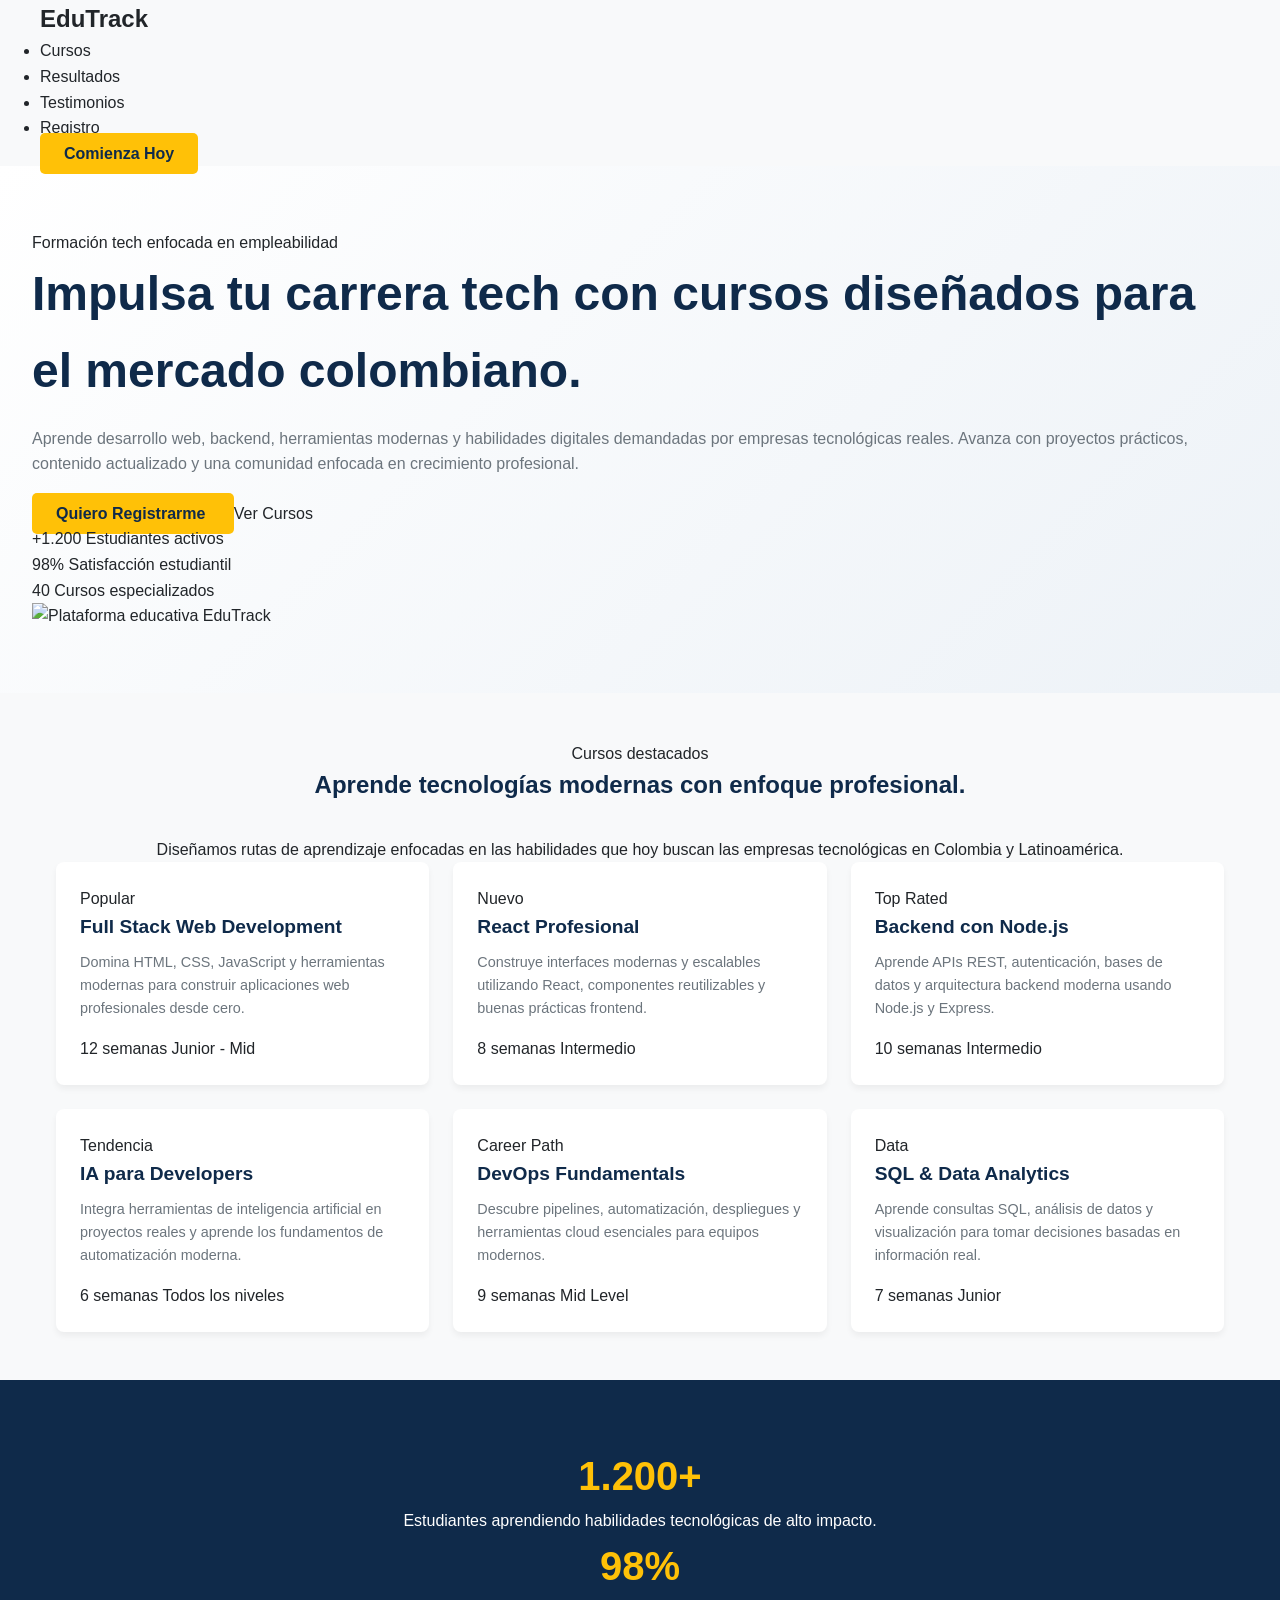
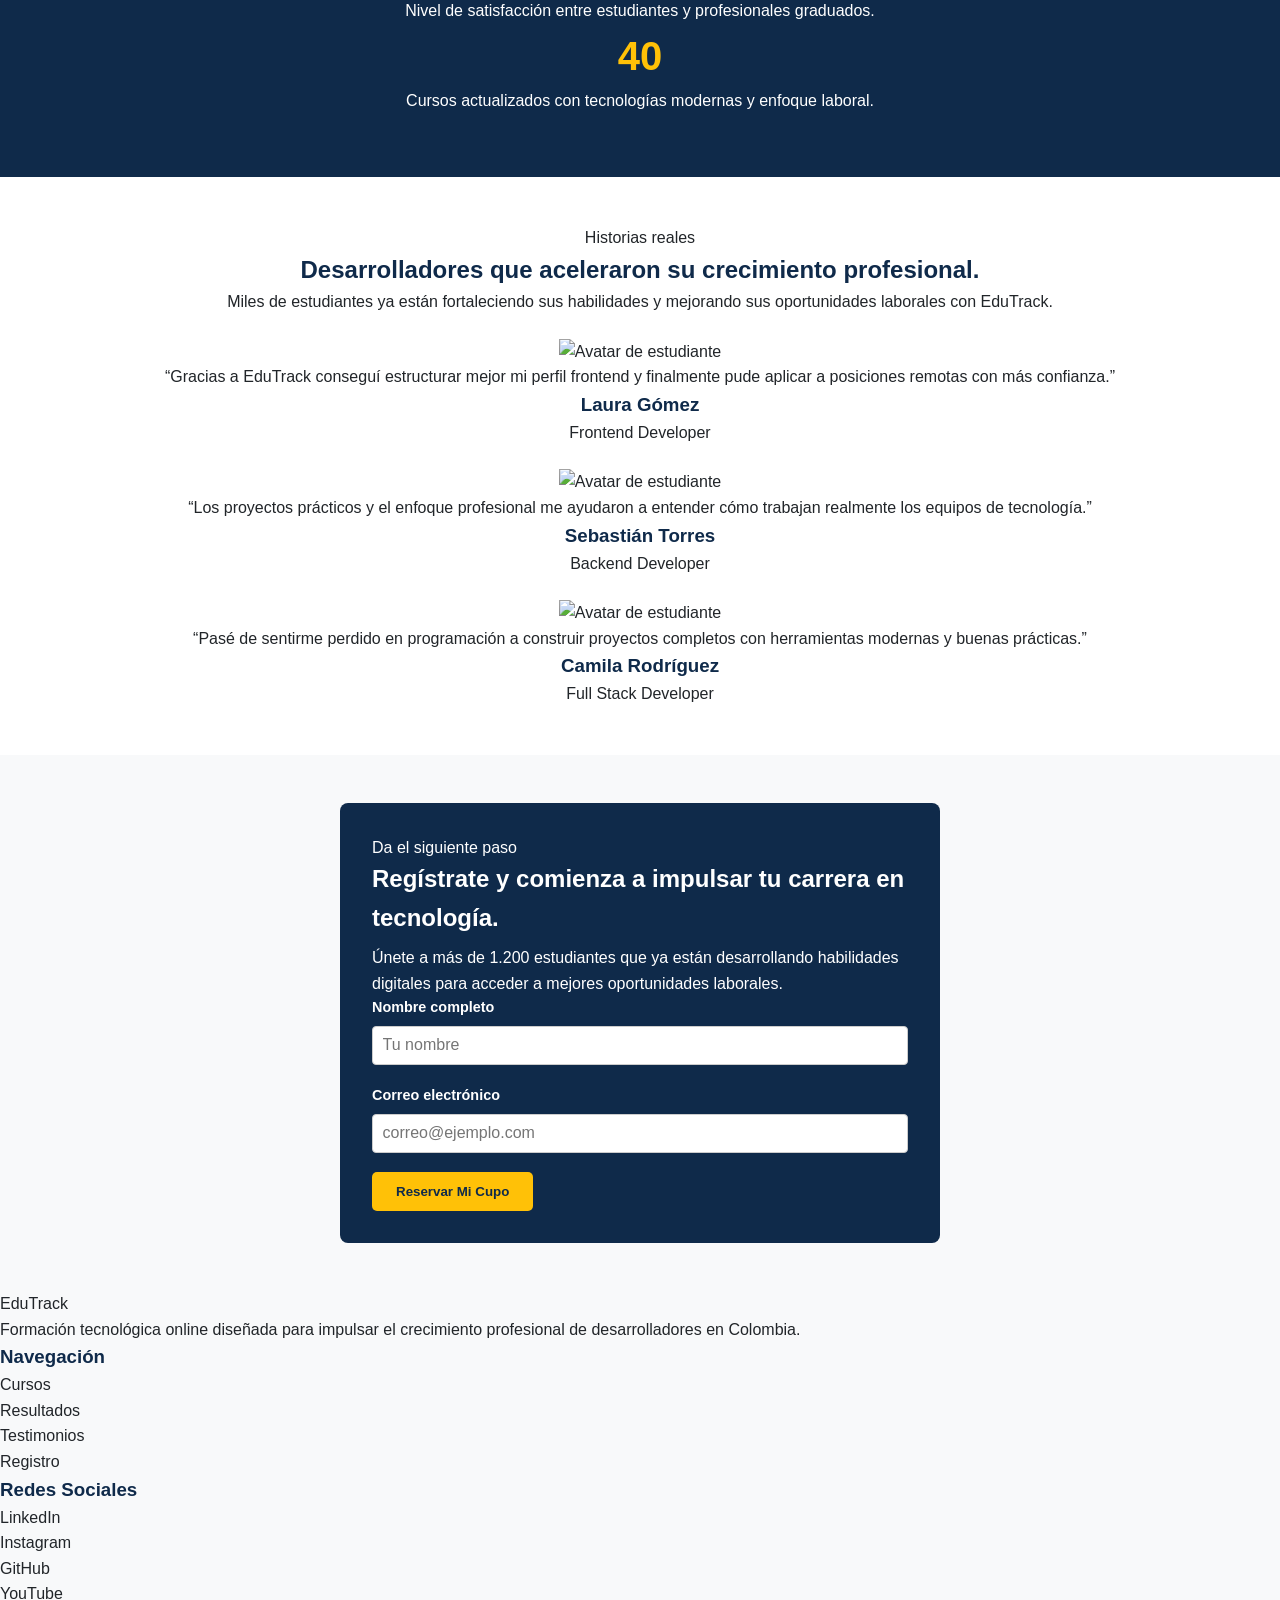
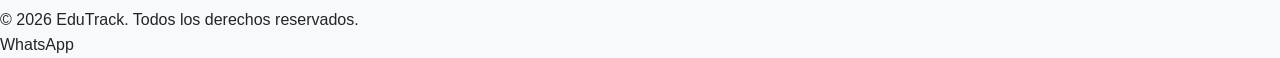
==== commit 16ab6d66: "perf: :fire: Se rehace todo el código del index.html Se rehace todo el código del index.html" ====
--- a/index.html
+++ b/index.html
@@ -3,343 +3,634 @@
 <head>
     <meta charset="UTF-8">
     <meta name="viewport" content="width=device-width, initial-scale=1.0">
-    <title>EduTrack - Cursos de Tecnología en Colombia</title>
+    <title>EduTrack | Cursos de Tecnología Online para Impulsar tu Carrera</title>
+
+    <meta
+        name="description"
+        content="Impulsa tu carrera tech con cursos online diseñados para el mercado profesional colombiano. Aprende desarrollo web, backend, IA y más con EduTrack."
+    >
+
     <link rel="preconnect" href="https://fonts.googleapis.com">
     <link rel="preconnect" href="https://fonts.gstatic.com" crossorigin>
-    <link href="https://fonts.googleapis.com/css2?family=Montserrat:wght@400;600;700&family=Open+Sans:wght@400;600&display=swap" rel="stylesheet">
-    <script src="https://cdn.jsdelivr.net/npm/chart.js"></script>
+
+    <link
+        href="https://fonts.googleapis.com/css2?family=Inter:wght@400;500;600;700&family=Space+Grotesk:wght@500;600;700&display=swap"
+        rel="stylesheet"
+    >
+
     <link rel="stylesheet" href="styles.css">
 </head>
+
 <body>
 
-    <header class="main-header">
+    <header class="site-header">
         <nav class="navbar">
-            <div class="logo">Edu<span>Track</span></div>
-            <button class="menu-toggle" id="mobile-menu-btn" aria-label="Abrir menú">☰</button>
-            <ul class="nav-links" id="nav-links">
-                <li><a href="#hero">Inicio</a></li>
-                <li><a href="#courses">Cursos</a></li>
-                <li><a href="#stats">Impacto</a></li>
-                <li><a href="#testimonials">Testimonios</a></li>
-                <li><a href="#register">Registro</a></li>
-                <li><a href="#dashboard-section" class="btn-nav">Ir al Panel</a></li>
-            </ul>
+            <div class="container navbar-container">
+
+                <a href="#hero" class="logo">
+                    EduTrack
+                </a>
+
+                <ul class="nav-menu">
+                    <li class="nav-item">
+                        <a href="#courses" class="nav-link">Cursos</a>
+                    </li>
+
+                    <li class="nav-item">
+                        <a href="#stats" class="nav-link">Resultados</a>
+                    </li>
+
+                    <li class="nav-item">
+                        <a href="#testimonials" class="nav-link">Testimonios</a>
+                    </li>
+
+                    <li class="nav-item">
+                        <a href="#register" class="nav-link">Registro</a>
+                    </li>
+                </ul>
+
+                <a href="#register" class="btn-primary nav-cta">
+                    Comienza Hoy
+                </a>
+
+            </div>
         </nav>
     </header>
 
     <main>
+
+        <!-- HERO SECTION -->
         <section id="hero" class="hero-section">
-            <div class="hero-content">
-                <h1>Impulsa tu Carrera Tech en Colombia</h1>
-                <p>Aprende las habilidades más demandadas con mentores expertos. Programación, Datos y UI/UX con enfoque práctico.</p>
-                <a href="#register" class="btn-primary">Comienza Ahora</a>
-            </div>
-            <div class="hero-image">
-                <img src="https://images.unsplash.com/photo-1516321318423-f06f85e504b3?q=80&w=600" alt="Estudiante EdTech">
+            <div class="container hero-container">
+
+                <div class="hero-content">
+
+                    <span class="hero-badge">
+                        Formación tech enfocada en empleabilidad
+                    </span>
+
+                    <h1 class="hero-title">
+                        Impulsa tu carrera tech con cursos diseñados para el mercado colombiano.
+                    </h1>
+
+                    <p class="hero-description">
+                        Aprende desarrollo web, backend, herramientas modernas y habilidades digitales
+                        demandadas por empresas tecnológicas reales. Avanza con proyectos prácticos,
+                        contenido actualizado y una comunidad enfocada en crecimiento profesional.
+                    </p>
+
+                    <div class="hero-actions">
+                        <a href="#register" class="btn-primary">
+                            Quiero Registrarme
+                        </a>
+
+                        <a href="#courses" class="btn-secondary">
+                            Ver Cursos
+                        </a>
+                    </div>
+
+                    <div class="hero-features">
+
+                        <div class="hero-feature-item">
+                            <span class="feature-highlight">+1.200</span>
+                            <span class="feature-text">Estudiantes activos</span>
+                        </div>
+
+                        <div class="hero-feature-item">
+                            <span class="feature-highlight">98%</span>
+                            <span class="feature-text">Satisfacción estudiantil</span>
+                        </div>
+
+                        <div class="hero-feature-item">
+                            <span class="feature-highlight">40</span>
+                            <span class="feature-text">Cursos especializados</span>
+                        </div>
+
+                    </div>
+
+                </div>
+
+                <div class="hero-visual">
+
+                    <img
+                        src="https://placehold.co/600x500"
+                        alt="Plataforma educativa EduTrack"
+                        class="hero-image"
+                    >
+
+                </div>
+
             </div>
         </section>
 
+        <!-- COURSES SECTION -->
         <section id="courses" class="courses-section">
-            <h2>Nuestros Cursos Destacados</h2>
-            <div class="courses-grid">
-                <div class="course-card">
-                    <h3>JavaScript Avanzado</h3>
-                    <p>Domina el lenguaje de la web moderna, closures, asincronismo y ES6+.</p>
-                    <span class="badge badge-tech">Desarrollo</span>
-                </div>
-                <div class="course-card">
-                    <h3>React desde Cero</h3>
-                    <p>Construye interfaces de usuario interactivas y declarativas de forma eficiente.</p>
-                    <span class="badge badge-tech">Frontend</span>
-                </div>
-                <div class="course-card">
-                    <h3>Python para Datos</h3>
-                    <p>Introduce las bases de la ciencia de datos y análisis de información estructurada.</p>
-                    <span class="badge badge-tech">Data Science</span>
-                </div>
+            <div class="container">
+
+                <div class="section-header">
+
+                    <span class="section-label">
+                        Cursos destacados
+                    </span>
+
+                    <h2 class="section-title">
+                        Aprende tecnologías modernas con enfoque profesional.
+                    </h2>
+
+                    <p class="section-description">
+                        Diseñamos rutas de aprendizaje enfocadas en las habilidades
+                        que hoy buscan las empresas tecnológicas en Colombia y Latinoamérica.
+                    </p>
+
+                </div>
+
+                <div class="courses-grid">
+
+                    <article class="course-card">
+
+                        <span class="course-badge">
+                            Popular
+                        </span>
+
+                        <h3 class="course-title">
+                            Full Stack Web Development
+                        </h3>
+
+                        <p class="course-description">
+                            Domina HTML, CSS, JavaScript y herramientas modernas para construir
+                            aplicaciones web profesionales desde cero.
+                        </p>
+
+                        <div class="course-meta">
+                            <span class="course-duration">
+                                12 semanas
+                            </span>
+
+                            <span class="course-level">
+                                Junior - Mid
+                            </span>
+                        </div>
+
+                    </article>
+
+                    <article class="course-card">
+
+                        <span class="course-badge">
+                            Nuevo
+                        </span>
+
+                        <h3 class="course-title">
+                            React Profesional
+                        </h3>
+
+                        <p class="course-description">
+                            Construye interfaces modernas y escalables utilizando React,
+                            componentes reutilizables y buenas prácticas frontend.
+                        </p>
+
+                        <div class="course-meta">
+                            <span class="course-duration">
+                                8 semanas
+                            </span>
+
+                            <span class="course-level">
+                                Intermedio
+                            </span>
+                        </div>
+
+                    </article>
+
+                    <article class="course-card">
+
+                        <span class="course-badge">
+                            Top Rated
+                        </span>
+
+                        <h3 class="course-title">
+                            Backend con Node.js
+                        </h3>
+
+                        <p class="course-description">
+                            Aprende APIs REST, autenticación, bases de datos y arquitectura backend
+                            moderna usando Node.js y Express.
+                        </p>
+
+                        <div class="course-meta">
+                            <span class="course-duration">
+                                10 semanas
+                            </span>
+
+                            <span class="course-level">
+                                Intermedio
+                            </span>
+                        </div>
+
+                    </article>
+
+                    <article class="course-card">
+
+                        <span class="course-badge">
+                            Tendencia
+                        </span>
+
+                        <h3 class="course-title">
+                            IA para Developers
+                        </h3>
+
+                        <p class="course-description">
+                            Integra herramientas de inteligencia artificial en proyectos reales y
+                            aprende los fundamentos de automatización moderna.
+                        </p>
+
+                        <div class="course-meta">
+                            <span class="course-duration">
+                                6 semanas
+                            </span>
+
+                            <span class="course-level">
+                                Todos los niveles
+                            </span>
+                        </div>
+
+                    </article>
+
+                    <article class="course-card">
+
+                        <span class="course-badge">
+                            Career Path
+                        </span>
+
+                        <h3 class="course-title">
+                            DevOps Fundamentals
+                        </h3>
+
+                        <p class="course-description">
+                            Descubre pipelines, automatización, despliegues y herramientas cloud
+                            esenciales para equipos modernos.
+                        </p>
+
+                        <div class="course-meta">
+                            <span class="course-duration">
+                                9 semanas
+                            </span>
+
+                            <span class="course-level">
+                                Mid Level
+                            </span>
+                        </div>
+
+                    </article>
+
+                    <article class="course-card">
+
+                        <span class="course-badge">
+                            Data
+                        </span>
+
+                        <h3 class="course-title">
+                            SQL & Data Analytics
+                        </h3>
+
+                        <p class="course-description">
+                            Aprende consultas SQL, análisis de datos y visualización para tomar
+                            decisiones basadas en información real.
+                        </p>
+
+                        <div class="course-meta">
+                            <span class="course-duration">
+                                7 semanas
+                            </span>
+
+                            <span class="course-level">
+                                Junior
+                            </span>
+                        </div>
+
+                    </article>
+
+                </div>
+
             </div>
         </section>
 
+        <!-- STATS SECTION -->
         <section id="stats" class="stats-section">
-            <div class="stat-item">
-                <span class="stat-number">1,200+</span>
-                <span class="stat-label">Estudiantes Activos</span>
-            </div>
-            <div class="stat-item">
-                <span class="stat-number">40+</span>
-                <span class="stat-label">Cursos Especializados</span>
-            </div>
-            <div class="stat-item">
-                <span class="stat-number">98%</span>
-                <span class="stat-label">Satisfacción Laboral</span>
+            <div class="container">
+
+                <div class="stats-grid">
+
+                    <article class="stat-card">
+                        <h3 class="stat-number">
+                            1.200+
+                        </h3>
+
+                        <p class="stat-text">
+                            Estudiantes aprendiendo habilidades tecnológicas de alto impacto.
+                        </p>
+                    </article>
+
+                    <article class="stat-card">
+                        <h3 class="stat-number">
+                            98%
+                        </h3>
+
+                        <p class="stat-text">
+                            Nivel de satisfacción entre estudiantes y profesionales graduados.
+                        </p>
+                    </article>
+
+                    <article class="stat-card">
+                        <h3 class="stat-number">
+                            40
+                        </h3>
+
+                        <p class="stat-text">
+                            Cursos actualizados con tecnologías modernas y enfoque laboral.
+                        </p>
+                    </article>
+
+                </div>
+
             </div>
         </section>
 
+        <!-- TESTIMONIALS SECTION -->
         <section id="testimonials" class="testimonials-section">
-            <h2>Lo que dicen nuestros estudiantes</h2>
-            <div class="testimonials-grid">
-                <blockquote>
-                    <p>"Gracias a EduTrack pasé de soporte técnico a Desarrollador Junior en Bogotá en solo 6 meses."</p>
-                    <cite>- Carlos Mendoza</cite>
-                </blockquote>
-                <blockquote>
-                    <p>"La comunidad y el contenido enfocado al mercado colombiano marcan totalmente la diferencia."</p>
-                    <cite>- Diana Rincón</cite>
-                </blockquote>
+            <div class="container">
+
+                <div class="section-header">
+
+                    <span class="section-label">
+                        Historias reales
+                    </span>
+
+                    <h2 class="section-title">
+                        Desarrolladores que aceleraron su crecimiento profesional.
+                    </h2>
+
+                    <p class="section-description">
+                        Miles de estudiantes ya están fortaleciendo sus habilidades y
+                        mejorando sus oportunidades laborales con EduTrack.
+                    </p>
+
+                </div>
+
+                <div class="testimonials-grid">
+
+                    <article class="testimonial-card">
+
+                        <img
+                            src="https://placehold.co/100x100"
+                            alt="Avatar de estudiante"
+                            class="testimonial-avatar"
+                        >
+
+                        <p class="testimonial-text">
+                            “Gracias a EduTrack conseguí estructurar mejor mi perfil frontend
+                            y finalmente pude aplicar a posiciones remotas con más confianza.”
+                        </p>
+
+                        <div class="testimonial-author">
+                            <h3 class="author-name">
+                                Laura Gómez
+                            </h3>
+
+                            <span class="author-role">
+                                Frontend Developer
+                            </span>
+                        </div>
+
+                    </article>
+
+                    <article class="testimonial-card">
+
+                        <img
+                            src="https://placehold.co/100x100"
+                            alt="Avatar de estudiante"
+                            class="testimonial-avatar"
+                        >
+
+                        <p class="testimonial-text">
+                            “Los proyectos prácticos y el enfoque profesional me ayudaron a
+                            entender cómo trabajan realmente los equipos de tecnología.”
+                        </p>
+
+                        <div class="testimonial-author">
+                            <h3 class="author-name">
+                                Sebastián Torres
+                            </h3>
+
+                            <span class="author-role">
+                                Backend Developer
+                            </span>
+                        </div>
+
+                    </article>
+
+                    <article class="testimonial-card">
+
+                        <img
+                            src="https://placehold.co/100x100"
+                            alt="Avatar de estudiante"
+                            class="testimonial-avatar"
+                        >
+
+                        <p class="testimonial-text">
+                            “Pasé de sentirme perdido en programación a construir proyectos
+                            completos con herramientas modernas y buenas prácticas.”
+                        </p>
+
+                        <div class="testimonial-author">
+                            <h3 class="author-name">
+                                Camila Rodríguez
+                            </h3>
+
+                            <span class="author-role">
+                                Full Stack Developer
+                            </span>
+                        </div>
+
+                    </article>
+
+                </div>
+
             </div>
         </section>
 
+        <!-- REGISTER SECTION -->
         <section id="register" class="register-section">
-            <div class="register-container">
-                <h2>Únete a la próxima cohorte</h2>
-                <p>Completa tus datos y un asesor te contactará con los planes de becas disponibles.</p>
-                <form id="landing-form" onsubmit="event.preventDefault(); alert('¡Pre-registro exitoso!');">
+            <div class="container register-container">
+
+                <div class="register-content">
+
+                    <span class="section-label">
+                        Da el siguiente paso
+                    </span>
+
+                    <h2 class="section-title">
+                        Regístrate y comienza a impulsar tu carrera en tecnología.
+                    </h2>
+
+                    <p class="register-description">
+                        Únete a más de 1.200 estudiantes que ya están desarrollando
+                        habilidades digitales para acceder a mejores oportunidades laborales.
+                    </p>
+
+                </div>
+
+                <form class="register-form">
+
                     <div class="form-group">
-                        <label for="land-name">Nombre Completo</label>
-                        <input type="text" id="land-name" required placeholder="Ej. Ana Martínez">
+                        <label for="name" class="form-label">
+                            Nombre completo
+                        </label>
+
+                        <input
+                            type="text"
+                            id="name"
+                            name="name"
+                            class="form-input"
+                            placeholder="Tu nombre"
+                            required
+                        >
                     </div>
+
                     <div class="form-group">
-                        <label for="land-email">Correo Electrónico</label>
-                        <input type="email" id="land-email" required placeholder="Ej. ana@gmail.com">
+                        <label for="email" class="form-label">
+                            Correo electrónico
+                        </label>
+
+                        <input
+                            type="email"
+                            id="email"
+                            name="email"
+                            class="form-input"
+                            placeholder="correo@ejemplo.com"
+                            required
+                        >
                     </div>
-                    <button type="submit" class="btn-submit">Solicitar Información</button>
+
+                    <button type="submit" class="btn-primary form-button">
+                        Reservar Mi Cupo
+                    </button>
+
                 </form>
+
             </div>
         </section>
 
-        <hr class="section-divider">
-
-        <section id="dashboard-section" class="dashboard-wrapper">
-            <aside class="sidebar" id="sidebar">
-                <div class="sidebar-header">
-                    <div class="logo">Edu<span>Track</span> Panel</div>
-                </div>
-                <nav class="sidebar-nav">
-                    <ul>
-                        <li><a href="#dashboard-section" class="active">🏠 Inicio</a></li>
-                        <li><a href="#crud-section">👥 Gestión Estudiantes</a></li>
-                        <li><a href="#courses">📚 Mis Cursos</a></li>
-                        <li><a href="#stats">📊 Reportes</a></li>
-                    </ul>
-                </nav>
-                <div class="sidebar-footer">
-                    <div class="user-avatar">🧑‍💻</div>
-                    <div class="user-info">
-                        <p class="user-name">Admin EduTrack</p>
-                        <button class="btn-logout" onclick="alert('Sesión cerrada simbólicamente')">Cerrar Sesión</button>
-                    </div>
-                </div>
-            </aside>
-
-            <div class="dashboard-content">
-                <header class="dashboard-topbar">
-                    <button class="hamburger-btn" id="sidebar-toggle">☰</button>
-                    <h2>Dashboard de Control Estudiantil</h2>
-                </header>
-
-                <div class="kpi-grid">
-                    <div class="kpi-card">
-                        <div class="kpi-icon">📚</div>
-                        <div class="kpi-data">
-                            <h3>Cursos Activos</h3>
-                            <p class="kpi-value" id="kpi-cursos-activos">5</p>
-                            <span class="kpi-trend positive">+12% vs mes anterior</span>
-                        </div>
-                    </div>
-                    <div class="kpi-card">
-                        <div class="kpi-icon">📈</div>
-                        <div class="kpi-data">
-                            <h3>Progreso Promedio</h3>
-                            <p class="kpi-value" id="kpi-progreso-promedio">68%</p>
-                            <div class="progress-bar-container">
-                                <div class="progress-bar-fill" id="kpi-progress-bar" style="width: 68%;"></div>
-                            </div>
-                        </div>
-                    </div>
-                    <div class="kpi-card">
-                        <div class="kpi-icon">🇨🇴</div>
-                        <div class="kpi-data">
-                            <h3>Próximo Vencimiento</h3>
-                            <p class="kpi-value" id="kpi-vencimiento">$236.000 COP</p>
-                            <span class="kpi-trend">Suscripción Estándar</span>
-                        </div>
-                    </div>
-                </div>
-
-                <div class="table-container">
-                    <h3>Mis Cursos Matriculados (Vista Global)</h3>
-                    <table class="responsive-table">
-                        <thead>
-                            <tr>
-                                <th>Curso</th>
-                                <th class="hide-mobile">Instructor</th>
-                                <th>Progreso</th>
-                                <th class="hide-mobile">Fecha Inicio</th>
-                                <th>Precio COP</th>
-                                <th>Estado</th>
-                            </tr>
-                        </thead>
-                        <tbody>
-                            <tr>
-                                <td><strong>JavaScript Avanzado</strong></td>
-                                <td class="hide-mobile">Alejandro Gómez</td>
-                                <td>78%</td>
-                                <td class="hide-mobile">2024-02-10</td>
-                                <td>$396,000</td>
-                                <td><span class="status-badge azul">En progreso</span></td>
-                            </tr>
-                            <tr>
-                                <td><strong>React desde Cero</strong></td>
-                                <td class="hide-mobile">Laura Restrepo</td>
-                                <td>45%</td>
-                                <td class="hide-mobile">2024-05-22</td>
-                                <td>$236,000</td>
-                                <td><span class="status-badge azul">En progreso</span></td>
-                            </tr>
-                            <tr>
-                                <td><strong>Python para Datos</strong></td>
-                                <td class="hide-mobile">Mateo Urrego</td>
-                                <td>100%</td>
-                                <td class="hide-mobile">2023-11-03</td>
-                                <td>$116,000</td>
-                                <td><span class="status-badge verde">Completado</span></td>
-                            </tr>
-                            <tr>
-                                <td><strong>Node.js con Express</strong></td>
-                                <td class="hide-mobile">Carlos Pérez</td>
-                                <td>12%</td>
-                                <td class="hide-mobile">2024-04-15</td>
-                                <td>$236,000</td>
-                                <td><span class="status-badge azul">En progreso</span></td>
-                            </tr>
-                            <tr>
-                                <td><strong>CSS Moderno</strong></td>
-                                <td class="hide-mobile">Beatriz Pinzón</td>
-                                <td>0%</td>
-                                <td class="hide-mobile">2024-05-01</td>
-                                <td>$116,000</td>
-                                <td><span class="status-badge amarillo">Pausado</span></td>
-                            </tr>
-                        </tbody>
-                    </table>
-                </div>
-
-                <section id="crud-section" class="crud-management">
-                    <div class="crud-header">
-                        <h3>Filtros y Control de Estudiantes Matriculados</h3>
-                        <button class="btn-primary" id="btn-add-student">➕ Agregar Estudiante</button>
-                    </div>
-
-                    <div class="filter-bar">
-                        <input type="text" id="search-input" placeholder="🔍 Buscar por nombre o email...">
-                        
-                        <select id="filter-city">
-                            <option value="">Todas las ciudades</option>
-                            <option value="Bogotá">Bogotá</option>
-                            <option value="Medellín">Medellín</option>
-                            <option value="Cali">Cali</option>
-                            <option value="Barranquilla">Barranquilla</option>
-                            <option value="Cartagena">Cartagena</option>
-                        </select>
-
-                        <select id="filter-plan">
-                            <option value="">Todos los planes</option>
-                            <option value="básico">Básico ($29)</option>
-                            <option value="estándar">Estándar ($59)</option>
-                            <option value="premium">Premium ($99)</option>
-                        </select>
-                    </div>
-
-                    <div class="chart-container">
-                        <canvas id="cityChart"></canvas>
-                    </div>
-
-                    <div class="student-grid" id="student-cards-container">
-                        </div>
-                </section>
-            </div>
-        </section>
     </main>
 
-    <div class="modal" id="student-modal">
-        <div class="modal-content">
-            <span class="close-modal" id="close-modal-btn">&times;</span>
-            <h3 id="modal-title">Agregar Nuevo Estudiante</h3>
-            <form id="student-form">
-                <input type="hidden" id="student-id">
-                
-                <div class="form-group">
-                    <label for="form-name">Nombre Completo</label>
-                    <input type="text" id="form-name" required minlength="2" maxlength="60">
-                </div>
-
-                <div class="form-group">
-                    <label for="form-email">Correo Electrónico</label>
-                    <input type="email" id="form-email" required>
-                </div>
-
-                <div class="form-group">
-                    <label for="form-city">Ciudad</label>
-                    <select id="form-city" required>
-                        <option value="Bogotá">Bogotá</option>
-                        <option value="Medellín">Medellín</option>
-                        <option value="Cali">Cali</option>
-                        <option value="Barranquilla">Barranquilla</option>
-                        <option value="Cartagena">Cartagena</option>
-                    </select>
-                </div>
-
-                <div class="form-group">
-                    <label for="form-course">Curso Matriculado</label>
-                    <select id="form-course" required>
-                        <option value="JavaScript Avanzado">JavaScript Avanzado</option>
-                        <option value="React desde cero">React desde cero</option>
-                        <option value="Node.js con Express">Node.js con Express</option>
-                        <option value="Python para datos">Python para datos</option>
-                        <option value="CSS Moderno">CSS Moderno</option>
-                        <option value="SQL para devs">SQL para devs</option>
-                        <option value="Git & GitHub">Git & GitHub</option>
-                        <option value="TypeScript esencial">TypeScript esencial</option>
-                        <option value="Docker básico">Docker básico</option>
-                        <option value="Figma para devs">Figma para devs</option>
-                    </select>
-                </div>
-
-                <div class="form-group">
-                    <label for="form-progress">Progreso (%)</label>
-                    <input type="number" id="form-progress" min="0" max="100" required>
-                </div>
-
-                <div class="form-group">
-                    <label for="form-date">Fecha de Inscripción</label>
-                    <input type="date" id="form-date" min="2023-01-01" max="2025-12-31" required>
-                </div>
-
-                <div class="form-group">
-                    <label for="form-plan">Plan</label>
-                    <select id="form-plan" required>
-                        <option value="básico">Básico</option>
-                        <option value="estándar">Estándar</option>
-                        <option value="premium">Premium</option>
-                    </select>
-                </div>
-
-                <div class="form-group-checkbox">
-                    <input type="checkbox" id="form-active" checked>
-                    <label for="form-active">Estudiante Activo</label>
-                </div>
-
-                <button type="submit" class="btn-submit" id="btn-save-student">Guardar Cambios</button>
-            </form>
+    <!-- FOOTER -->
+    <footer class="site-footer">
+        <div class="container footer-container">
+
+            <div class="footer-brand">
+
+                <a href="#hero" class="footer-logo">
+                    EduTrack
+                </a>
+
+                <p class="footer-description">
+                    Formación tecnológica online diseñada para impulsar el crecimiento
+                    profesional de desarrolladores en Colombia.
+                </p>
+
+            </div>
+
+            <div class="footer-links">
+
+                <h3 class="footer-title">
+                    Navegación
+                </h3>
+
+                <ul class="footer-menu">
+
+                    <li>
+                        <a href="#courses" class="footer-link">
+                            Cursos
+                        </a>
+                    </li>
+
+                    <li>
+                        <a href="#stats" class="footer-link">
+                            Resultados
+                        </a>
+                    </li>
+
+                    <li>
+                        <a href="#testimonials" class="footer-link">
+                            Testimonios
+                        </a>
+                    </li>
+
+                    <li>
+                        <a href="#register" class="footer-link">
+                            Registro
+                        </a>
+                    </li>
+
+                </ul>
+
+            </div>
+
+            <div class="footer-social">
+
+                <h3 class="footer-title">
+                    Redes Sociales
+                </h3>
+
+                <ul class="social-links">
+
+                    <li>
+                        <a href="#" class="social-link">
+                            LinkedIn
+                        </a>
+                    </li>
+
+                    <li>
+                        <a href="#" class="social-link">
+                            Instagram
+                        </a>
+                    </li>
+
+                    <li>
+                        <a href="#" class="social-link">
+                            GitHub
+                        </a>
+                    </li>
+
+                    <li>
+                        <a href="#" class="social-link">
+                            YouTube
+                        </a>
+                    </li>
+
+                </ul>
+
+            </div>
+
         </div>
-    </div>
-
-    <a href="https://wa.me/573000000000" class="whatsapp-btn" target="_blank" rel="noopener noreferrer" aria-label="Contacto WhatsApp">💬</a>
-
-    <footer class="main-footer">
-        <p>&copy; 2026 EduTrack. Hecho con orgullo en Colombia para Latinoamérica.</p>
+
+        <div class="footer-bottom">
+            <p class="footer-copy">
+                © 2026 EduTrack. Todos los derechos reservados.
+            </p>
+        </div>
     </footer>
 
-    <script src="app.js"></script>
+    <!-- WHATSAPP FLOAT BUTTON -->
+    <a
+        href="https://wa.me/573001234567"
+        class="whatsapp-float"
+        target="_blank"
+        rel="noopener noreferrer"
+        aria-label="Contactar por WhatsApp"
+    >
+        WhatsApp
+    </a>
+
+    <script src="welcome.js"></script>
+
 </body>
 </html>
--- a/styles.css
+++ b/styles.css
@@ -1,56 +1,26 @@
-/* =========================
-   CSS VARIABLES
-========================= */
-
+/* ========================================== */
+/* VARIABLES DEL SISTEMA                      */
+/* ========================================== */
 :root {
-    /* COLORS */
-    --color-bg-primary: #0F172A;
-    --color-bg-secondary: #1E293B;
-    --color-primary: #2563EB;
-    --color-primary-hover: #3B82F6;
-    --color-accent: #FACC15;
-    --color-text-primary: #F8FAFC;
-    --color-text-secondary: #CBD5E1;
-    --color-border: #334155;
-    --color-white: #FFFFFF;
-    --color-success: #25D366;
-
-    /* TYPOGRAPHY */
-    --font-heading: 'Space Grotesk', sans-serif;
-    --font-body: 'Inter', sans-serif;
-
-    /* SPACING */
-    --spacing-xs: 0.5rem;
-    --spacing-sm: 1rem;
-    --spacing-md: 1.5rem;
-    --spacing-lg: 2rem;
-    --spacing-xl: 3rem;
-    --spacing-2xl: 5rem;
-
-    /* RADIUS */
-    --radius-sm: 0.5rem;
-    --radius-md: 1rem;
-    --radius-lg: 1.5rem;
-
-    /* SHADOWS */
-    --shadow-sm: 0 4px 10px rgba(0, 0, 0, 0.15);
-    --shadow-md: 0 10px 30px rgba(0, 0, 0, 0.25);
-    --shadow-lg: 0 20px 40px rgba(37, 99, 235, 0.15);
-
-    /* CONTAINER */
-    --container-width: 1200px;
-
-    /* TRANSITION */
-    --transition: all 0.3s ease;
-}
-
-/* =========================
-   RESET & GLOBAL STYLES
-========================= */
-
-*,
-*::before,
-*::after {
+    --primary-color: #0F2A4A;      /* Azul Profundo (Tech + Confiable) */
+    --accent-color: #FFC107;       /* Amarillo Oro (Acento Colombiano cálido) */
+    --accent-secondary: #007BFF;   /* Azul Eléctrico */
+    --success-color: #28A745;      /* Verde */
+    --warning-color: #FFC107;      /* Amarillo */
+    --bg-light: #F8F9FA;           /* Fondo gris claro */
+    --bg-white: #FFFFFF;
+    --text-dark: #212529;
+    --text-muted: #6C757D;
+    --font-heading: 'Montserrat', sans-serif;
+    --font-body: 'Open Sans', sans-serif;
+    --sidebar-width: 240px;
+    --transition-fast: 0.3s ease;
+}
+
+/* ========================================== */
+/* ESTILOS BASE Y RESET                       */
+/* ========================================== */
+* {
     box-sizing: border-box;
     margin: 0;
     padding: 0;
@@ -58,18 +28,20 @@
 
 html {
     scroll-behavior: smooth;
+    font-size: 16px;
 }
 
 body {
-    background-color: var(--color-bg-primary);
-    color: var(--color-text-primary);
     font-family: var(--font-body);
-    line-height: 1.7;
-}
-
-img {
-    max-width: 100%;
-    display: block;
+    color: var(--text-dark);
+    background-color: var(--bg-light);
+    line-height: 1.6;
+}
+
+h1, h2, h3, h4 {
+    font-family: var(--font-heading);
+    font-weight: 700;
+    color: var(--primary-color);
 }
 
 a {
@@ -77,553 +49,307 @@
     color: inherit;
 }
 
-ul {
-    list-style: none;
-}
-
-button,
-input {
-    font: inherit;
-}
-
-section {
-    padding: var(--spacing-2xl) 0;
-}
-
-.container {
-    width: min(90%, var(--container-width));
-    margin-inline: auto;
-}
-
-/* =========================
-   TYPOGRAPHY
-========================= */
-
-h1,
-h2,
-h3,
-.logo,
-.footer-logo {
-    font-family: var(--font-heading);
-    line-height: 1.2;
-}
-
-.section-header {
-    text-align: center;
-    margin-bottom: var(--spacing-xl);
-}
-
-.section-label {
+/* Componentes Comunes */
+.badge {
     display: inline-block;
-    color: var(--color-accent);
+    padding: 0.25rem 0.5rem;
+    font-size: 0.75rem;
+    font-weight: bold;
+    border-radius: 4px;
+    text-transform: uppercase;
+}
+.badge-tech { background-color: #E2E8F0; color: var(--primary-color); }
+
+.status-badge {
+    padding: 0.2rem 0.6rem;
+    border-radius: 20px;
+    font-size: 0.8rem;
     font-weight: 600;
-    margin-bottom: var(--spacing-sm);
-    text-transform: uppercase;
-    letter-spacing: 0.05em;
-    font-size: 0.85rem;
-}
-
-.section-title {
-    font-size: 2rem;
-    margin-bottom: var(--spacing-sm);
-}
-
-.section-description {
-    color: var(--color-text-secondary);
-    max-width: 42rem;
-    margin-inline: auto;
-}
-
-/* =========================
-   BUTTONS
-========================= */
-
-.btn-primary,
-.btn-secondary {
-    display: inline-flex;
-    align-items: center;
-    justify-content: center;
-    padding: 0.9rem 1.6rem;
-    border-radius: var(--radius-md);
-    font-weight: 600;
-    transition: var(--transition);
-    border: 1px solid transparent;
-}
+}
+.status-badge.azul { background-color: #CCE5FF; color: #004085; }
+.status-badge.verde { background-color: #D4EDDA; color: #155724; }
+.status-badge.amarillo { background-color: #FFF3CD; color: #856404; }
 
 .btn-primary {
-    background-color: var(--color-primary);
-    color: var(--color-white);
-    box-shadow: var(--shadow-sm);
-}
-
+    background-color: var(--accent-color);
+    color: var(--primary-color);
+    padding: 0.75rem 1.5rem;
+    border-radius: 5px;
+    font-weight: bold;
+    border: none;
+    cursor: pointer;
+    transition: var(--transition-fast);
+}
 .btn-primary:hover {
-    background-color: var(--color-primary-hover);
-    transform: translateY(-2px);
-}
-
-.btn-secondary {
-    border: 1px solid var(--color-border);
-    color: var(--color-text-primary);
-    background-color: transparent;
-}
-
-.btn-secondary:hover {
-    background-color: var(--color-bg-secondary);
-    transform: translateY(-2px);
-}
-
-/* =========================
-   HEADER & NAVBAR
-========================= */
-
-.site-header {
+    background-color: #e0a800;
+}
+
+/* ========================================== */
+/* FASE 1: LANDING PAGE                       */
+/* ========================================== */
+.main-header {
+    background-color: var(--primary-color);
+    color: var(--bg-white);
     position: sticky;
     top: 0;
-    z-index: 999;
-    backdrop-filter: blur(12px);
-    background-color: rgba(15, 23, 42, 0.9);
-    border-bottom: 1px solid rgba(51, 65, 85, 0.4);
+    z-index: 1000;
+    padding: 1rem;
 }
 
 .navbar {
-    padding: 1rem 0;
-}
-
-.navbar-container {
-    display: flex;
+    display: flex;
+    justify-content: space-between;
     align-items: center;
-    justify-content: space-between;
-    gap: var(--spacing-md);
+    max-width: 1200px;
+    margin: 0 auto;
 }
 
 .logo {
+    font-family: var(--font-heading);
     font-size: 1.5rem;
-    font-weight: 700;
-    color: var(--color-white);
-}
-
-.nav-menu {
+    font-weight: bold;
+}
+.logo span { color: var(--accent-color); }
+
+.menu-toggle {
+    background: none;
+    border: none;
+    color: var(--bg-white);
+    font-size: 1.5rem;
+    cursor: pointer;
+    display: block;
+}
+
+.nav-links {
     display: none;
-}
-
-.nav-cta {
-    display: none;
-}
-
-/* =========================
-   HERO SECTION
-========================= */
-
+    flex-direction: column;
+    width: 100%;
+    position: absolute;
+    top: 100%;
+    left: 0;
+    background-color: var(--primary-color);
+    padding: 1rem;
+    list-style: none;
+}
+
+.nav-links.active { display: flex; }
+
+.nav-links li { margin: 0.5rem 0; text-align: center; }
+
+.btn-nav {
+    background-color: var(--accent-secondary);
+    padding: 0.4rem 1rem;
+    border-radius: 4px;
+    display: inline-block;
+}
+
+/* Hero Section */
 .hero-section {
-    padding-top: 7rem;
-}
-
-.hero-container {
-    display: grid;
-    gap: var(--spacing-xl);
+    display: flex;
+    flex-direction: column;
+    padding: 2rem 1rem;
+    background: linear-gradient(135deg, #ffffff 0%, #edf2f7 100%);
+    text-align: center;
     align-items: center;
-}
-
-.hero-content {
-    display: flex;
-    flex-direction: column;
-    gap: var(--spacing-md);
-}
-
-.hero-badge {
-    display: inline-flex;
-    align-self: flex-start;
-    padding: 0.5rem 1rem;
-    border-radius: 999px;
-    background-color: rgba(250, 204, 21, 0.1);
-    color: var(--color-accent);
-    font-size: 0.875rem;
-    font-weight: 600;
-}
-
-.hero-title {
-    font-size: clamp(2.5rem, 7vw, 4.5rem);
-    font-weight: 700;
-}
-
-.hero-description {
-    color: var(--color-text-secondary);
-    max-width: 40rem;
-}
-
-.hero-actions {
-    display: flex;
-    flex-direction: column;
-    gap: var(--spacing-sm);
-}
-
-.hero-features {
+    gap: 2rem;
+}
+.hero-content h1 { font-size: 2rem; margin-bottom: 1rem; }
+.hero-content p { margin-bottom: 1.5rem; color: var(--text-muted); }
+.hero-image img { width: 100%; max-width: 450px; border-radius: 8px; }
+
+/* Grid Cursos */
+.courses-section { padding: 3rem 1rem; max-width: 1200px; margin: 0 auto; text-align: center;}
+.courses-section h2 { margin-bottom: 2rem; }
+.courses-grid {
     display: grid;
     grid-template-columns: 1fr;
-    gap: var(--spacing-md);
-    margin-top: var(--spacing-md);
-}
-
-.hero-feature-item {
-    padding: var(--spacing-md);
-    border: 1px solid var(--color-border);
-    border-radius: var(--radius-md);
-    background-color: rgba(30, 41, 59, 0.5);
-}
-
-.feature-highlight {
-    display: block;
-    font-size: 1.5rem;
-    font-weight: 700;
-    color: var(--color-accent);
-}
-
-.feature-text {
-    color: var(--color-text-secondary);
-}
-
-.hero-image {
-    border-radius: var(--radius-lg);
-    border: 1px solid var(--color-border);
-    box-shadow: var(--shadow-lg);
-}
-
-/* =========================
-   COURSES SECTION
-========================= */
-
-.courses-grid {
+    gap: 1.5rem;
+}
+.course-card {
+    background: var(--bg-white);
+    padding: 1.5rem;
+    border-radius: 8px;
+    box-shadow: 0 4px 6px rgba(0,0,0,0.05);
+    text-align: left;
+}
+.course-card h3 { margin-bottom: 0.5rem; font-size: 1.2rem; }
+.course-card p { font-size: 0.9rem; color: var(--text-muted); margin-bottom: 1rem; }
+
+/* Stats */
+.stats-section {
+    background-color: var(--primary-color);
+    color: var(--bg-white);
+    padding: 2rem 1rem;
+    display: flex;
+    flex-direction: column;
+    gap: 2rem;
+    text-align: center;
+}
+.stat-number { display: block; font-size: 2.5rem; font-weight: bold; color: var(--accent-color); }
+.stat-label { font-size: 1rem; }
+
+/* Testimonials & Form */
+.testimonials-section { padding: 3rem 1rem; text-align: center; background-color: var(--bg-white); }
+.testimonials-grid { display: flex; flex-direction: column; gap: 1.5rem; margin-top: 1.5rem; }
+blockquote { font-style: italic; padding: 1rem; border-left: 4px solid var(--accent-color); background: var(--bg-light); text-align: left;}
+
+.register-section { padding: 3rem 1rem; }
+.register-container { background: var(--primary-color); color: var(--bg-white); padding: 2rem; border-radius: 8px; max-width: 600px; margin: 0 auto; }
+.register-container h2 { color: var(--bg-white); margin-bottom: 0.5rem; }
+.form-group { margin-bottom: 1.2rem; display: flex; flex-direction: column; text-align: left; }
+.form-group label { margin-bottom: 0.4rem; font-weight: 600; font-size: 0.9rem;}
+.form-group input, .form-group select { padding: 0.6rem; border-radius: 4px; border: 1px solid #ccc; font-size: 1rem; }
+.form-group-checkbox { display: flex; align-items: center; gap: 0.5rem; margin-bottom: 1rem; }
+.btn-submit { background-color: var(--accent-color); color: var(--primary-color); padding: 0.7rem; border: none; font-weight: bold; border-radius: 4px; cursor: pointer; font-size: 1rem; width: 100%;}
+
+.section-divider { border: 0; height: 2px; background: #cbd5e0; margin: 4rem 0; }
+
+/* ========================================== */
+/* FASE 2 Y FASE 5: DASHBOARD + CRUD          */
+/* ========================================== */
+.dashboard-wrapper {
+    display: flex;
+    flex-direction: column;
+    position: relative;
+}
+
+/* Sidebar adaptativo */
+.sidebar {
+    background-color: var(--primary-color);
+    color: var(--bg-white);
+    width: var(--sidebar-width);
+    min-height: 100vh;
+    padding: 1.5rem;
+    display: flex;
+    flex-direction: column;
+    justify-content: space-between;
+    position: fixed;
+    left: -240px; /* Escondido por defecto en móvil */
+    top: 0;
+    bottom: 0;
+    z-index: 2000;
+    transition: left var(--transition-fast);
+}
+.sidebar.active { left: 0; }
+
+.sidebar-nav ul { list-style: none; margin-top: 2rem; }
+.sidebar-nav li { margin-bottom: 1rem; }
+.sidebar-nav a { display: block; padding: 0.6rem; border-radius: 4px; transition: 0.2s; }
+.sidebar-nav a.active, .sidebar-nav a:hover { background-color: rgba(255,255,255,0.1); color: var(--accent-color); }
+.sidebar-footer { display: flex; align-items: center; gap: 0.8rem; border-top: 1px solid rgba(255,255,255,0.1); padding-top: 1rem; }
+.btn-logout { background: none; border: none; color: #ff6b6b; font-size: 0.8rem; cursor: pointer; text-align: left; }
+
+/* Contenido Principal */
+.dashboard-content { width: 100%; padding: 1.5rem; }
+.dashboard-topbar { display: flex; align-items: center; gap: 1rem; margin-bottom: 1.5rem; }
+.hamburger-btn { font-size: 1.5rem; background: none; border: none; cursor: pointer; color: var(--primary-color); }
+
+/* KPI Grid */
+.kpi-grid {
     display: grid;
-    grid-template-columns: repeat(auto-fit, minmax(260px, 1fr));
-    gap: var(--spacing-lg);
-}
-
-.course-card {
-    position: relative;
-    padding: var(--spacing-lg);
-    background-color: var(--color-bg-secondary);
-    border: 1px solid var(--color-border);
-    border-radius: var(--radius-lg);
-    transition: var(--transition);
-}
-
-.course-card:hover {
-    transform: translateY(-8px);
-    border-color: var(--color-primary);
-    box-shadow: var(--shadow-md);
-}
-
-.course-badge {
-    display: inline-block;
-    margin-bottom: var(--spacing-md);
-    padding: 0.35rem 0.8rem;
-    border-radius: 999px;
-    background-color: rgba(250, 204, 21, 0.1);
-    color: var(--color-accent);
-    font-size: 0.8rem;
-    font-weight: 600;
-}
-
-.course-title {
-    font-size: 1.35rem;
-    margin-bottom: var(--spacing-sm);
-}
-
-.course-description {
-    color: var(--color-text-secondary);
-    margin-bottom: var(--spacing-md);
-}
-
-.course-meta {
-    display: flex;
-    flex-wrap: wrap;
-    gap: var(--spacing-sm);
-    color: var(--color-text-secondary);
-    font-size: 0.9rem;
-}
-
-/* =========================
-   STATS SECTION
-========================= */
-
-.stats-section {
-    background-color: var(--color-bg-secondary);
-}
-
-.stats-grid {
+    grid-template-columns: 1fr;
+    gap: 1rem;
+    margin-bottom: 2rem;
+}
+.kpi-card {
+    background: var(--bg-white);
+    padding: 1.2rem;
+    border-radius: 8px;
+    box-shadow: 0 2px 4px rgba(0,0,0,0.05);
+    display: flex;
+    align-items: center;
+    gap: 1rem;
+}
+.kpi-icon { font-size: 2rem; }
+.kpi-value { font-size: 1.6rem; font-weight: bold; color: var(--primary-color); margin: 0.2rem 0; }
+.kpi-trend { font-size: 0.8rem; color: var(--text-muted); }
+.kpi-trend.positive { color: var(--success-color); font-weight: bold;}
+.progress-bar-container { background: #e2e8f0; height: 8px; border-radius: 4px; width: 100%; margin-top: 0.4rem; overflow: hidden;}
+.progress-bar-fill { background: var(--accent-secondary); height: 100%; transition: width 0.5s; }
+
+/* Tablas Responsivas */
+.table-container { background: var(--bg-white); padding: 1rem; border-radius: 8px; box-shadow: 0 2px 4px rgba(0,0,0,0.05); margin-bottom: 2.5rem; overflow-x: auto; }
+.table-container h3 { margin-bottom: 1rem; }
+.responsive-table { width: 100%; border-collapse: collapse; text-align: left; font-size: 0.9rem;}
+.responsive-table th, .responsive-table td { padding: 0.75rem; border-bottom: 1px solid #e2e8f0; }
+.responsive-table th { background-color: #edf2f7; color: var(--primary-color); }
+.responsive-table tbody tr:nth-child(even) { background-color: #f7fafc; }
+
+/* Controladores de Gestión CRUD */
+.crud-management { background-color: var(--bg-white); padding: 1.5rem; border-radius: 8px; box-shadow: 0 2px 4px rgba(0,0,0,0.05); }
+.crud-header { display: flex; flex-direction: column; justify-content: space-between; align-items: flex-start; gap: 1rem; margin-bottom: 1rem;}
+.filter-bar { display: flex; flex-direction: column; gap: 0.8rem; width: 100%; margin-bottom: 1.5rem; }
+.filter-bar input, .filter-bar select { padding: 0.6rem; border-radius: 4px; border: 1px solid #cbd5e0; font-size: 0.9rem; }
+.chart-container { max-width: 600px; margin: 0 auto 2rem auto; }
+
+/* Cards Grid del CRUD */
+.student-grid {
     display: grid;
-    gap: var(--spacing-lg);
-}
-
-.stat-card {
-    padding: var(--spacing-xl);
-    border-radius: var(--radius-lg);
-    border: 1px solid var(--color-border);
-    text-align: center;
-    background-color: rgba(15, 23, 42, 0.6);
-}
-
-.stat-number {
-    font-size: 3rem;
-    color: var(--color-accent);
-    margin-bottom: var(--spacing-sm);
-}
-
-.stat-text {
-    color: var(--color-text-secondary);
-}
-
-/* =========================
-   TESTIMONIALS SECTION
-========================= */
-
-.testimonials-grid {
-    display: grid;
-    grid-template-columns: repeat(auto-fit, minmax(260px, 1fr));
-    gap: var(--spacing-lg);
-}
-
-.testimonial-card {
-    padding: var(--spacing-lg);
-    background-color: var(--color-bg-secondary);
-    border: 1px solid var(--color-border);
-    border-radius: var(--radius-lg);
-}
-
-.testimonial-avatar {
-    width: 4.5rem;
-    height: 4.5rem;
-    border-radius: 50%;
-    margin-bottom: var(--spacing-md);
-    border: 2px solid var(--color-primary);
-}
-
-.testimonial-text {
-    color: var(--color-text-secondary);
-    margin-bottom: var(--spacing-md);
-}
-
-.author-name {
-    font-size: 1rem;
-}
-
-.author-role {
-    color: var(--color-accent);
-    font-size: 0.9rem;
-}
-
-/* =========================
-   REGISTER SECTION
-========================= */
-
-.register-section {
-    background: linear-gradient(
-        135deg,
-        rgba(37, 99, 235, 0.15),
-        rgba(250, 204, 21, 0.05)
-    );
-}
-
-.register-container {
-    display: grid;
-    gap: var(--spacing-xl);
-    align-items: center;
-}
-
-.register-description {
-    color: var(--color-text-secondary);
-    margin-top: var(--spacing-sm);
-}
-
-.register-form {
-    display: flex;
-    flex-direction: column;
-    gap: var(--spacing-md);
-    padding: var(--spacing-xl);
-    background-color: var(--color-bg-secondary);
-    border: 1px solid var(--color-border);
-    border-radius: var(--radius-lg);
-}
-
-.form-group {
-    display: flex;
-    flex-direction: column;
-    gap: 0.5rem;
-}
-
-.form-label {
-    font-weight: 600;
-}
-
-.form-input {
-    width: 100%;
-    padding: 1rem;
-    border-radius: var(--radius-md);
-    border: 1px solid var(--color-border);
-    background-color: var(--color-bg-primary);
-    color: var(--color-text-primary);
-    transition: var(--transition);
-}
-
-.form-input:focus {
-    outline: none;
-    border-color: var(--color-primary);
-    box-shadow: 0 0 0 3px rgba(37, 99, 235, 0.2);
-}
-
-.form-button {
-    width: 100%;
-}
-
-/* =========================
-   FOOTER
-========================= */
-
-.site-footer {
-    padding-top: var(--spacing-2xl);
-    background-color: #0B1120;
-    border-top: 1px solid var(--color-border);
-}
-
-.footer-container {
-    display: flex;
-    flex-direction: column;
-    gap: var(--spacing-xl);
-}
-
-.footer-logo {
-    display: inline-block;
-    margin-bottom: var(--spacing-sm);
-    font-size: 1.5rem;
-    font-weight: 700;
-}
-
-.footer-description,
-.footer-link,
-.social-link,
-.footer-copy {
-    color: var(--color-text-secondary);
-}
-
-.footer-title {
-    margin-bottom: var(--spacing-sm);
-    font-size: 1rem;
-}
-
-.footer-menu,
-.social-links {
-    display: flex;
-    flex-direction: column;
-    gap: 0.7rem;
-}
-
-.footer-link:hover,
-.social-link:hover {
-    color: var(--color-primary-hover);
-}
-
-.footer-bottom {
-    margin-top: var(--spacing-xl);
-    padding: var(--spacing-md);
-    border-top: 1px solid rgba(51, 65, 85, 0.4);
-    text-align: center;
-}
-
-/* =========================
-   WHATSAPP FLOAT BUTTON
-========================= */
-
-.whatsapp-float {
-    position: fixed;
-    right: 1rem;
-    bottom: 1rem;
-    width: 4rem;
-    height: 4rem;
-    border-radius: 50%;
-    background-color: var(--color-success);
-    color: var(--color-white);
-    display: flex;
-    align-items: center;
-    justify-content: center;
-    font-weight: 700;
-    z-index: 9999;
-    box-shadow:
-        0 10px 25px rgba(37, 211, 102, 0.4),
-        0 0 20px rgba(37, 211, 102, 0.25);
-    transition: var(--transition);
-}
-
-.whatsapp-float:hover {
-    transform: scale(1.08);
-}
-
-/* =========================
-   TABLET BREAKPOINT
-========================= */
-
-@media (min-width: 48em) {
-
-    .hero-actions {
-        flex-direction: row;
-    }
-
-    .hero-features {
-        grid-template-columns: repeat(3, 1fr);
-    }
-
-    .stats-grid {
-        grid-template-columns: repeat(3, 1fr);
-    }
-
-    .register-container {
-        grid-template-columns: repeat(2, 1fr);
-    }
-
-    .footer-container {
-        flex-direction: row;
-        justify-content: space-between;
-        gap: var(--spacing-lg);
-    }
-}
-
-/* =========================
-   DESKTOP BREAKPOINT
-========================= */
-
-@media (min-width: 64em) {
-
-    section {
-        padding: 7rem 0;
-    }
-
-    .nav-menu {
-        display: flex;
-        align-items: center;
-        gap: var(--spacing-lg);
-    }
-
-    .nav-link {
-        color: var(--color-text-secondary);
-        transition: var(--transition);
-    }
-
-    .nav-link:hover {
-        color: var(--color-white);
-    }
-
-    .nav-cta {
-        display: inline-flex;
-    }
-
-    .hero-container {
-        grid-template-columns: repeat(2, 1fr);
-    }
-
-    .section-title {
-        font-size: 3rem;
-    }
-
-    .hero-description {
-        font-size: 1.1rem;
-    }
+    grid-template-columns: 1fr;
+    gap: 1.5rem;
+}
+.student-item-card {
+    border: 1px solid #e2e8f0;
+    border-radius: 8px;
+    padding: 1.2rem;
+    background: var(--bg-white);
+    display: flex;
+    flex-direction: column;
+    justify-content: space-between;
+    box-shadow: 0 2px 4px rgba(0,0,0,0.02);
+}
+.student-item-card h4 { margin-bottom: 0.2rem; font-size: 1.1rem; }
+.student-item-card p { font-size: 0.85rem; color: var(--text-muted); margin-bottom: 0.4rem; }
+.card-actions { display: flex; gap: 0.5rem; margin-top: 1rem; }
+.btn-card { padding: 0.4rem 0.8rem; border-radius: 4px; border: none; font-size: 0.8rem; cursor: pointer; font-weight: bold; width: 50%; text-align: center;}
+.btn-edit { background-color: #e2e8f0; color: var(--text-dark); }
+.btn-delete { background-color: #fee2e2; color: #ef4444; }
+
+/* MODAL */
+.modal { display: none; position: fixed; top:0; left:0; width:100%; height:100%; background: rgba(0,0,0,0.5); z-index: 3000; justify-content: center; align-items: center; padding: 1rem;}
+.modal-content { background: var(--bg-white); padding: 1.5rem; border-radius: 8px; width: 100%; max-width: 500px; position: relative; max-height: 90vh; overflow-y: auto;}
+.close-modal { position: absolute; top: 0.5rem; right: 1rem; font-size: 1.8rem; cursor: pointer; }
+
+/* WhatsApp */
+.whatsapp-btn { position: fixed; bottom: 20px; right: 20px; background-color: #25D366; color: white; width: 50px; height: 50px; border-radius: 50%; display: flex; justify-content: center; align-items: center; font-size: 1.5rem; box-shadow: 0 4px 6px rgba(0,0,0,0.1); z-index: 2500; }
+
+.main-footer { text-align: center; padding: 2rem 1rem; background-color: var(--primary-color); color: var(--bg-white); font-size: 0.85rem; margin-top: 4rem;}
+
+/* ========================================== */
+/* RESPONSIVE BREAKPOINTS (MOBILE FIRST)      */
+/* ========================================== */
+
+@media (min-width: 768px) {
+    /* Navbar y Landing */
+    .menu-toggle { display: none; }
+    .nav-links { display: flex; flex-direction: row; position: static; width: auto; background: none; padding: 0; }
+    .nav-links li { margin: 0 1rem; }
+    .hero-section { flex-direction: row; text-align: left; padding: 4rem 2rem; }
+    .hero-content h1 { font-size: 3rem; }
+    .courses-grid { grid-template-columns: repeat(3, 1fr); }
+    .stats-section { flex-direction: row; justify-content: space-around; padding: 4rem 2rem; }
+    .testimonials-grid { grid-template-columns: repeat(2, 1fr); }
+
+    /* Dashboard Layout con Sidebar Fijo */
+    .dashboard-wrapper { padding-left: var(--sidebar-width); }
+    .sidebar { left: 0; }
+    .hamburger-btn { display: none; }
+
+    /* KPI y CRUD */
+    .kpi-grid { grid-template-columns: repeat(3, 1fr); }
+    .filter-bar { flex-direction: row; }
+    .filter-bar input { flex-grow: 2; }
+    .filter-bar select { flex-grow: 1; }
+    .crud-header { flex-direction: row; }
+    .student-grid { grid-template-columns: repeat(2, 1fr); }
+}
+
+@media (min-width: 1024px) {
+    .student-grid { grid-template-columns: repeat(3, 1fr); }
+    .hide-mobile { display: table-cell !important; }
+}
+
+/* Clases de control para ocultar columnas en móvil de la tabla estática */
+@media (max-width: 767px) {
+    .hide-mobile { display: none !important; }
 }
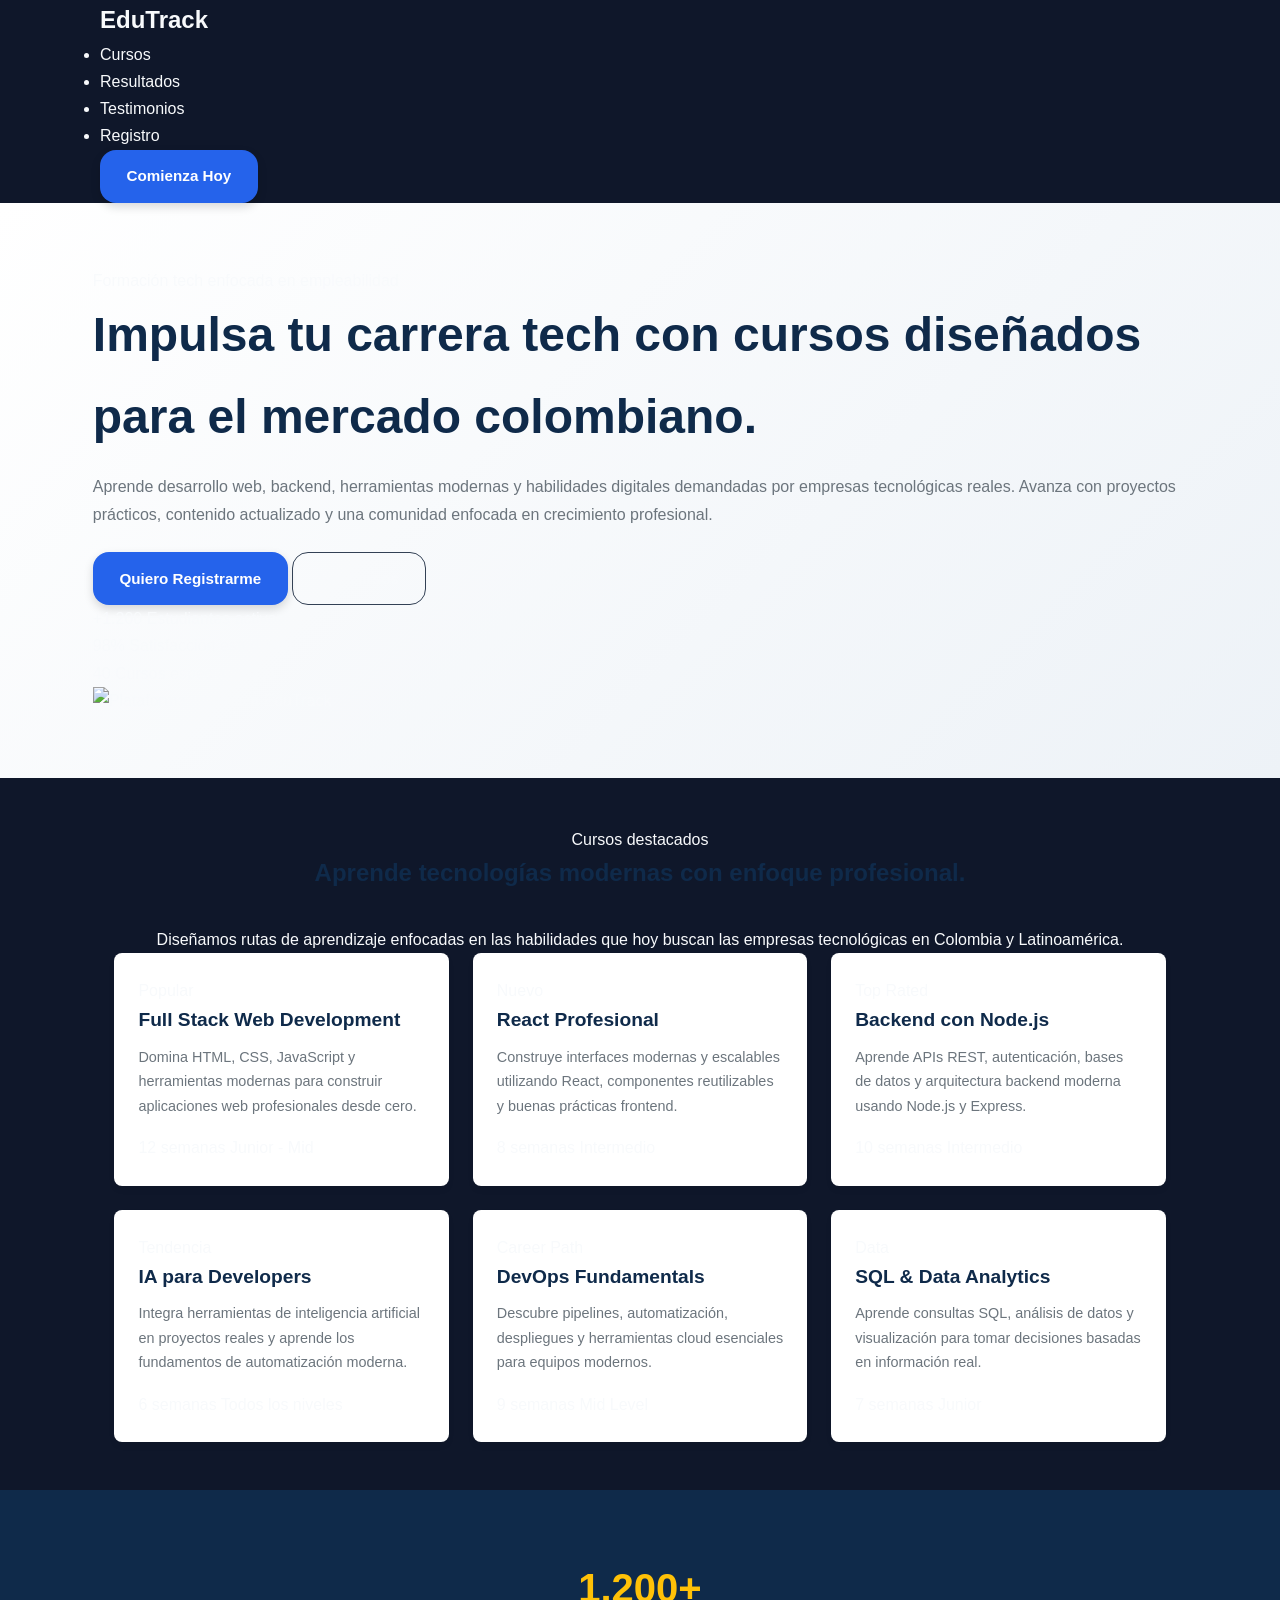
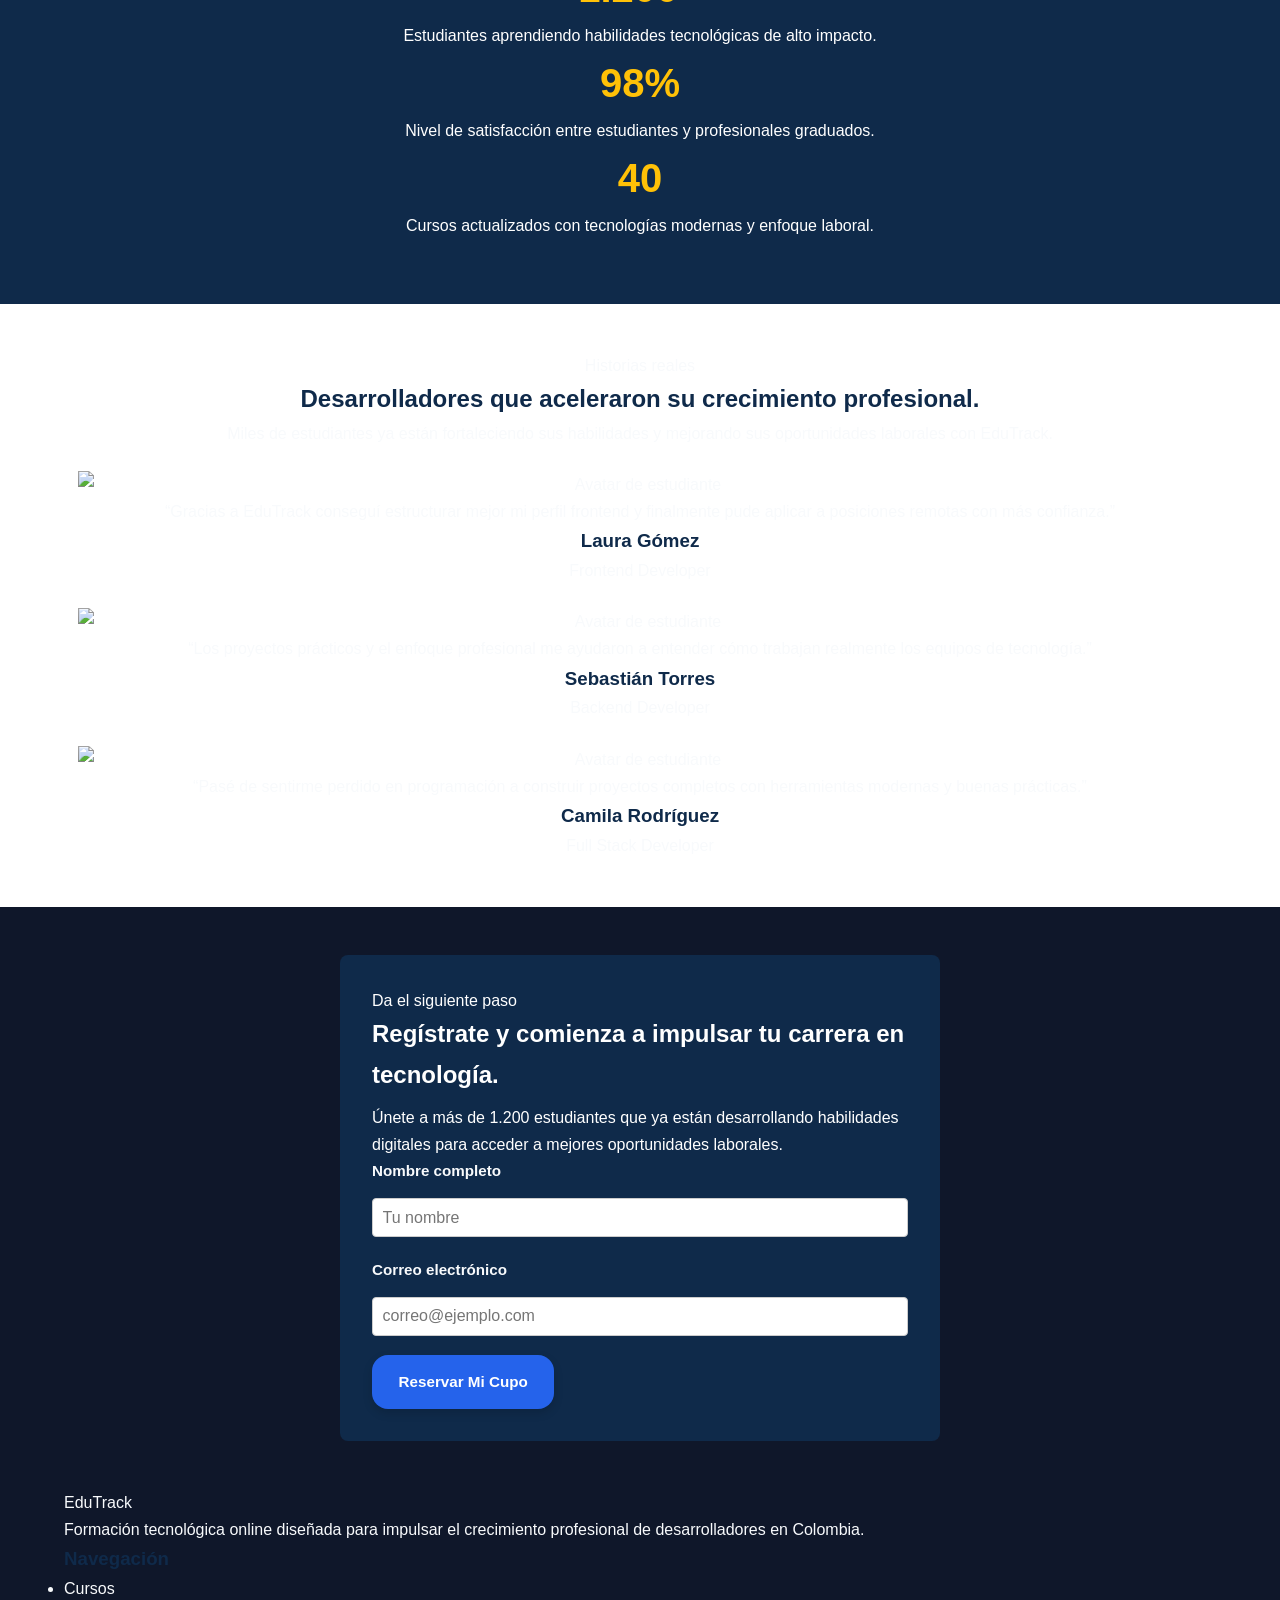
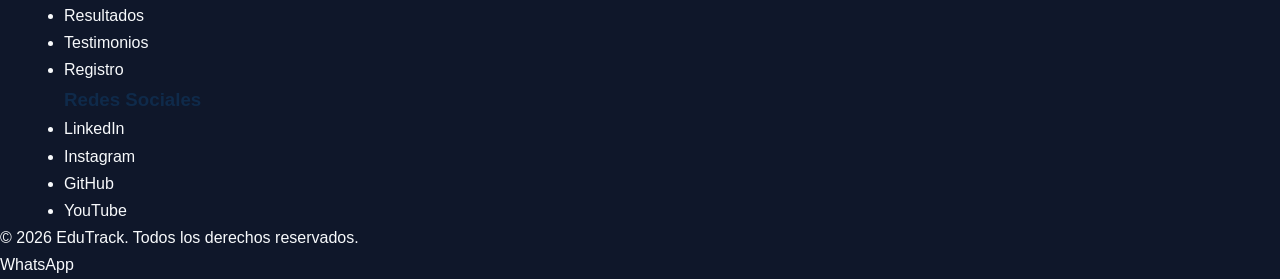
==== commit 69eb0db0: "feat: :sparkles: Se agrega link de archivo css al index.html Se agrega link de archivo css al index." ====
--- a/index.html
+++ b/index.html
@@ -19,6 +19,7 @@
     >
 
     <link rel="stylesheet" href="styles.css">
+    <link rel="stylesheet" href="app-styles.css">
 </head>
 
 <body>
--- a/app-styles.css
+++ b/app-styles.css
@@ -0,0 +1,636 @@
+/* =========================
+   APP STYLES - ESTUDIANTES MANAGER
+========================= */
+
+:root {
+    --color-bg-primary: #0F172A;
+    --color-bg-secondary: #1E293B;
+    --color-primary: #2563EB;
+    --color-primary-hover: #3B82F6;
+    --color-accent: #FACC15;
+    --color-text-primary: #F8FAFC;
+    --color-text-secondary: #CBD5E1;
+    --color-border: #334155;
+    --color-white: #FFFFFF;
+    --color-success: #25D366;
+    --color-warning: #F59E0B;
+    --color-error: #EF4444;
+
+    --font-heading: 'Space Grotesk', sans-serif;
+    --font-body: 'Inter', sans-serif;
+
+    --spacing-xs: 0.5rem;
+    --spacing-sm: 1rem;
+    --spacing-md: 1.5rem;
+    --spacing-lg: 2rem;
+    --spacing-xl: 3rem;
+    --spacing-2xl: 5rem;
+
+    --radius-sm: 0.5rem;
+    --radius-md: 1rem;
+    --radius-lg: 1.5rem;
+
+    --shadow-sm: 0 4px 10px rgba(0, 0, 0, 0.15);
+    --shadow-md: 0 10px 30px rgba(0, 0, 0, 0.25);
+
+    --transition: all 0.3s ease;
+    --container-width: 1200px;
+}
+
+* {
+    box-sizing: border-box;
+    margin: 0;
+    padding: 0;
+}
+
+html {
+    scroll-behavior: smooth;
+}
+
+body {
+    background-color: var(--color-bg-primary);
+    color: var(--color-text-primary);
+    font-family: var(--font-body);
+    line-height: 1.7;
+}
+
+img {
+    max-width: 100%;
+    display: block;
+}
+
+a {
+    text-decoration: none;
+    color: inherit;
+}
+
+button {
+    font: inherit;
+    cursor: pointer;
+    border: none;
+    background: none;
+}
+
+.container {
+    width: min(90%, var(--container-width));
+    margin-inline: auto;
+}
+
+/* =========================
+   HEADER
+========================= */
+
+.app-header {
+    background-color: var(--color-bg-secondary);
+    border-bottom: 1px solid var(--color-border);
+    padding: var(--spacing-lg) 0;
+    position: sticky;
+    top: 0;
+    z-index: 100;
+}
+
+.header-content {
+    display: flex;
+    justify-content: space-between;
+    align-items: center;
+    gap: var(--spacing-lg);
+}
+
+.app-title {
+    font-family: var(--font-heading);
+    font-size: 1.8rem;
+    font-weight: 700;
+}
+
+.btn-back {
+    display: inline-flex;
+    align-items: center;
+    gap: var(--spacing-sm);
+    padding: 0.7rem 1.2rem;
+    border-radius: var(--radius-md);
+    border: 1px solid var(--color-border);
+    color: var(--color-text-secondary);
+    transition: var(--transition);
+    font-size: 0.9rem;
+    font-weight: 600;
+}
+
+.btn-back:hover {
+    background-color: var(--color-primary);
+    color: var(--color-white);
+    border-color: var(--color-primary);
+}
+
+/* =========================
+   MAIN CONTENT
+========================= */
+
+.app-main {
+    padding: var(--spacing-2xl) 0;
+    min-height: calc(100vh - 200px);
+}
+
+/* =========================
+   CONTROLS SECTION
+========================= */
+
+.controls-section {
+    margin-bottom: var(--spacing-2xl);
+}
+
+.controls-header {
+    display: flex;
+    justify-content: space-between;
+    align-items: center;
+    gap: var(--spacing-lg);
+    margin-bottom: var(--spacing-lg);
+    flex-wrap: wrap;
+}
+
+.controls-header h2 {
+    font-family: var(--font-heading);
+    font-size: 1.5rem;
+}
+
+.filters-box {
+    display: grid;
+    grid-template-columns: 2fr 1fr 1fr;
+    gap: var(--spacing-md);
+    background-color: var(--color-bg-secondary);
+    padding: var(--spacing-lg);
+    border-radius: var(--radius-lg);
+    border: 1px solid var(--color-border);
+}
+
+.form-control {
+    width: 100%;
+    padding: 0.75rem;
+    border-radius: var(--radius-md);
+    border: 1px solid var(--color-border);
+    background-color: var(--color-bg-primary);
+    color: var(--color-text-primary);
+    font-size: 0.95rem;
+    transition: var(--transition);
+}
+
+.form-control:focus {
+    outline: none;
+    border-color: var(--color-primary);
+    box-shadow: 0 0 0 3px rgba(37, 99, 235, 0.2);
+}
+
+/* =========================
+   BUTTONS
+========================= */
+
+.btn-primary,
+.btn-secondary {
+    display: inline-flex;
+    align-items: center;
+    justify-content: center;
+    gap: var(--spacing-xs);
+    padding: 0.8rem 1.6rem;
+    border-radius: var(--radius-md);
+    font-weight: 600;
+    font-size: 0.95rem;
+    transition: var(--transition);
+    border: 1px solid transparent;
+}
+
+.btn-primary {
+    background-color: var(--color-primary);
+    color: var(--color-white);
+    box-shadow: var(--shadow-sm);
+}
+
+.btn-primary:hover {
+    background-color: var(--color-primary-hover);
+    transform: translateY(-2px);
+}
+
+.btn-secondary {
+    border: 1px solid var(--color-border);
+    color: var(--color-text-primary);
+    background-color: transparent;
+}
+
+.btn-secondary:hover {
+    background-color: var(--color-bg-secondary);
+    border-color: var(--color-primary);
+    color: var(--color-primary);
+}
+
+.btn-edit {
+    padding: 0.5rem 1rem;
+    background-color: rgba(37, 99, 235, 0.1);
+    color: var(--color-primary);
+    border-radius: var(--radius-sm);
+    font-size: 0.85rem;
+    transition: var(--transition);
+    border: 1px solid rgba(37, 99, 235, 0.2);
+}
+
+.btn-edit:hover {
+    background-color: rgba(37, 99, 235, 0.2);
+}
+
+.btn-delete {
+    padding: 0.5rem 1rem;
+    background-color: rgba(239, 68, 68, 0.1);
+    color: var(--color-error);
+    border-radius: var(--radius-sm);
+    font-size: 0.85rem;
+    transition: var(--transition);
+    border: 1px solid rgba(239, 68, 68, 0.2);
+}
+
+.btn-delete:hover {
+    background-color: rgba(239, 68, 68, 0.2);
+}
+
+/* =========================
+   STUDENTS SECTION (GRID)
+========================= */
+
+.students-section {
+    margin-bottom: var(--spacing-2xl);
+}
+
+.students-grid {
+    display: grid;
+    grid-template-columns: repeat(auto-fill, minmax(320px, 1fr));
+    gap: var(--spacing-lg);
+}
+
+.empty-state {
+    grid-column: 1 / -1;
+    text-align: center;
+    padding: var(--spacing-2xl);
+    color: var(--color-text-secondary);
+    font-size: 1.1rem;
+}
+
+.loading {
+    grid-column: 1 / -1;
+    text-align: center;
+    padding: var(--spacing-2xl);
+    color: var(--color-text-secondary);
+}
+
+/* =========================
+   STUDENT CARD
+========================= */
+
+.student-card {
+    background-color: var(--color-bg-secondary);
+    border: 1px solid var(--color-border);
+    border-radius: var(--radius-lg);
+    padding: var(--spacing-lg);
+    transition: var(--transition);
+    display: flex;
+    flex-direction: column;
+    gap: var(--spacing-md);
+}
+
+.student-card:hover {
+    border-color: var(--color-primary);
+    box-shadow: var(--shadow-md);
+    transform: translateY(-4px);
+}
+
+.card-header {
+    display: flex;
+    gap: var(--spacing-md);
+    align-items: flex-start;
+}
+
+.student-avatar {
+    width: 50px;
+    height: 50px;
+    border-radius: 50%;
+    background: linear-gradient(135deg, var(--color-primary), var(--color-primary-hover));
+    display: flex;
+    align-items: center;
+    justify-content: center;
+    font-weight: 700;
+    color: var(--color-white);
+    font-size: 1.2rem;
+    flex-shrink: 0;
+}
+
+.card-title {
+    flex: 1;
+}
+
+.card-title h3 {
+    font-size: 1.1rem;
+    font-weight: 600;
+    margin-bottom: 0.25rem;
+}
+
+.card-title p {
+    font-size: 0.85rem;
+    color: var(--color-text-secondary);
+}
+
+.card-body {
+    display: flex;
+    flex-direction: column;
+    gap: 0.8rem;
+}
+
+.card-row {
+    display: flex;
+    justify-content: space-between;
+    align-items: center;
+    gap: var(--spacing-sm);
+    font-size: 0.95rem;
+}
+
+.label {
+    font-weight: 600;
+    color: var(--color-text-secondary);
+}
+
+.value {
+    color: var(--color-text-primary);
+}
+
+.progress-mini {
+    width: 100%;
+    height: 6px;
+    background-color: rgba(37, 99, 235, 0.1);
+    border-radius: 999px;
+    overflow: hidden;
+}
+
+.progress-fill {
+    height: 100%;
+    background: linear-gradient(90deg, var(--color-primary), var(--color-primary-hover));
+    border-radius: 999px;
+}
+
+.badge {
+    display: inline-flex;
+    align-items: center;
+    justify-content: center;
+    padding: 0.4rem 0.8rem;
+    border-radius: 999px;
+    font-size: 0.8rem;
+    font-weight: 600;
+    text-transform: uppercase;
+    letter-spacing: 0.05em;
+    white-space: nowrap;
+}
+
+.badge-basic {
+    background-color: rgba(226, 232, 240, 0.2);
+    color: #CBD5E1;
+}
+
+.badge-standard {
+    background-color: rgba(37, 99, 235, 0.2);
+    color: #3B82F6;
+}
+
+.badge-premium {
+    background-color: rgba(250, 204, 21, 0.2);
+    color: var(--color-accent);
+}
+
+.badge-active {
+    background-color: rgba(37, 211, 102, 0.2);
+    color: var(--color-success);
+}
+
+.badge-inactive {
+    background-color: rgba(239, 68, 68, 0.2);
+    color: var(--color-error);
+}
+
+.card-footer {
+    display: flex;
+    gap: var(--spacing-sm);
+    padding-top: var(--spacing-sm);
+    border-top: 1px solid rgba(51, 65, 85, 0.3);
+}
+
+.btn-edit,
+.btn-delete {
+    flex: 1;
+}
+
+/* =========================
+   CHART SECTION
+========================= */
+
+.chart-section {
+    background-color: var(--color-bg-secondary);
+    border: 1px solid var(--color-border);
+    border-radius: var(--radius-lg);
+    padding: var(--spacing-lg);
+}
+
+.chart-section h2 {
+    font-family: var(--font-heading);
+    font-size: 1.3rem;
+    margin-bottom: var(--spacing-lg);
+}
+
+.chart-container {
+    position: relative;
+    height: 300px;
+}
+
+/* =========================
+   MODAL
+========================= */
+
+.modal-overlay {
+    display: none;
+    position: fixed;
+    top: 0;
+    left: 0;
+    width: 100%;
+    height: 100%;
+    background-color: rgba(0, 0, 0, 0.7);
+    z-index: 2000;
+    align-items: center;
+    justify-content: center;
+    padding: var(--spacing-md);
+}
+
+.modal-overlay.active {
+    display: flex;
+}
+
+.modal {
+    background-color: var(--color-bg-secondary);
+    border-radius: var(--radius-lg);
+    width: 100%;
+    max-width: 500px;
+    max-height: 90vh;
+    overflow-y: auto;
+    border: 1px solid var(--color-border);
+}
+
+.modal-header {
+    display: flex;
+    justify-content: space-between;
+    align-items: center;
+    padding: var(--spacing-lg);
+    border-bottom: 1px solid var(--color-border);
+}
+
+.modal-header h2 {
+    font-family: var(--font-heading);
+    font-size: 1.3rem;
+}
+
+.btn-close {
+    font-size: 2rem;
+    color: var(--color-text-secondary);
+    transition: var(--transition);
+}
+
+.btn-close:hover {
+    color: var(--color-text-primary);
+}
+
+.modal-form {
+    padding: var(--spacing-lg);
+    display: flex;
+    flex-direction: column;
+    gap: var(--spacing-md);
+}
+
+.form-group {
+    display: flex;
+    flex-direction: column;
+    gap: 0.5rem;
+}
+
+.form-group label {
+    font-weight: 600;
+    color: var(--color-text-primary);
+    font-size: 0.95rem;
+}
+
+.form-group.checkbox {
+    flex-direction: row;
+    align-items: center;
+    gap: var(--spacing-sm);
+}
+
+.form-group.checkbox input {
+    width: auto;
+}
+
+.form-group.checkbox label {
+    margin: 0;
+}
+
+.form-row {
+    display: grid;
+    grid-template-columns: 1fr 1fr;
+    gap: var(--spacing-md);
+}
+
+.modal-footer {
+    display: flex;
+    gap: var(--spacing-md);
+    justify-content: flex-end;
+    padding-top: var(--spacing-lg);
+    border-top: 1px solid var(--color-border);
+}
+
+.modal-footer button {
+    flex: 1;
+}
+
+/* =========================
+   MOBILE STYLES
+========================= */
+
+@media (max-width: 767px) {
+    .header-content {
+        flex-direction: column;
+        align-items: flex-start;
+    }
+
+    .controls-header {
+        flex-direction: column;
+        align-items: stretch;
+    }
+
+    .controls-header button {
+        width: 100%;
+    }
+
+    .filters-box {
+        grid-template-columns: 1fr;
+    }
+
+    .students-grid {
+        grid-template-columns: 1fr;
+    }
+
+    .form-row {
+        grid-template-columns: 1fr;
+    }
+
+    .modal-footer {
+        flex-direction: column-reverse;
+    }
+
+    .modal-footer button {
+        width: 100%;
+    }
+}
+
+@media (max-width: 480px) {
+    .app-header {
+        padding: var(--spacing-md) 0;
+    }
+
+    .app-title {
+        font-size: 1.3rem;
+    }
+
+    .btn-back {
+        font-size: 0.8rem;
+        padding: 0.5rem 0.8rem;
+    }
+
+    .card-row {
+        flex-direction: column;
+        align-items: flex-start;
+    }
+
+    .modal {
+        max-width: 100%;
+        border-radius: var(--radius-md);
+    }
+}
+
+/* =========================
+   SCROLLBAR
+========================= */
+
+::-webkit-scrollbar {
+    width: 8px;
+    height: 8px;
+}
+
+::-webkit-scrollbar-track {
+    background-color: var(--color-bg-primary);
+}
+
+::-webkit-scrollbar-thumb {
+    background-color: var(--color-border);
+    border-radius: 4px;
+}
+
+::-webkit-scrollbar-thumb:hover {
+    background-color: var(--color-primary);
+}
